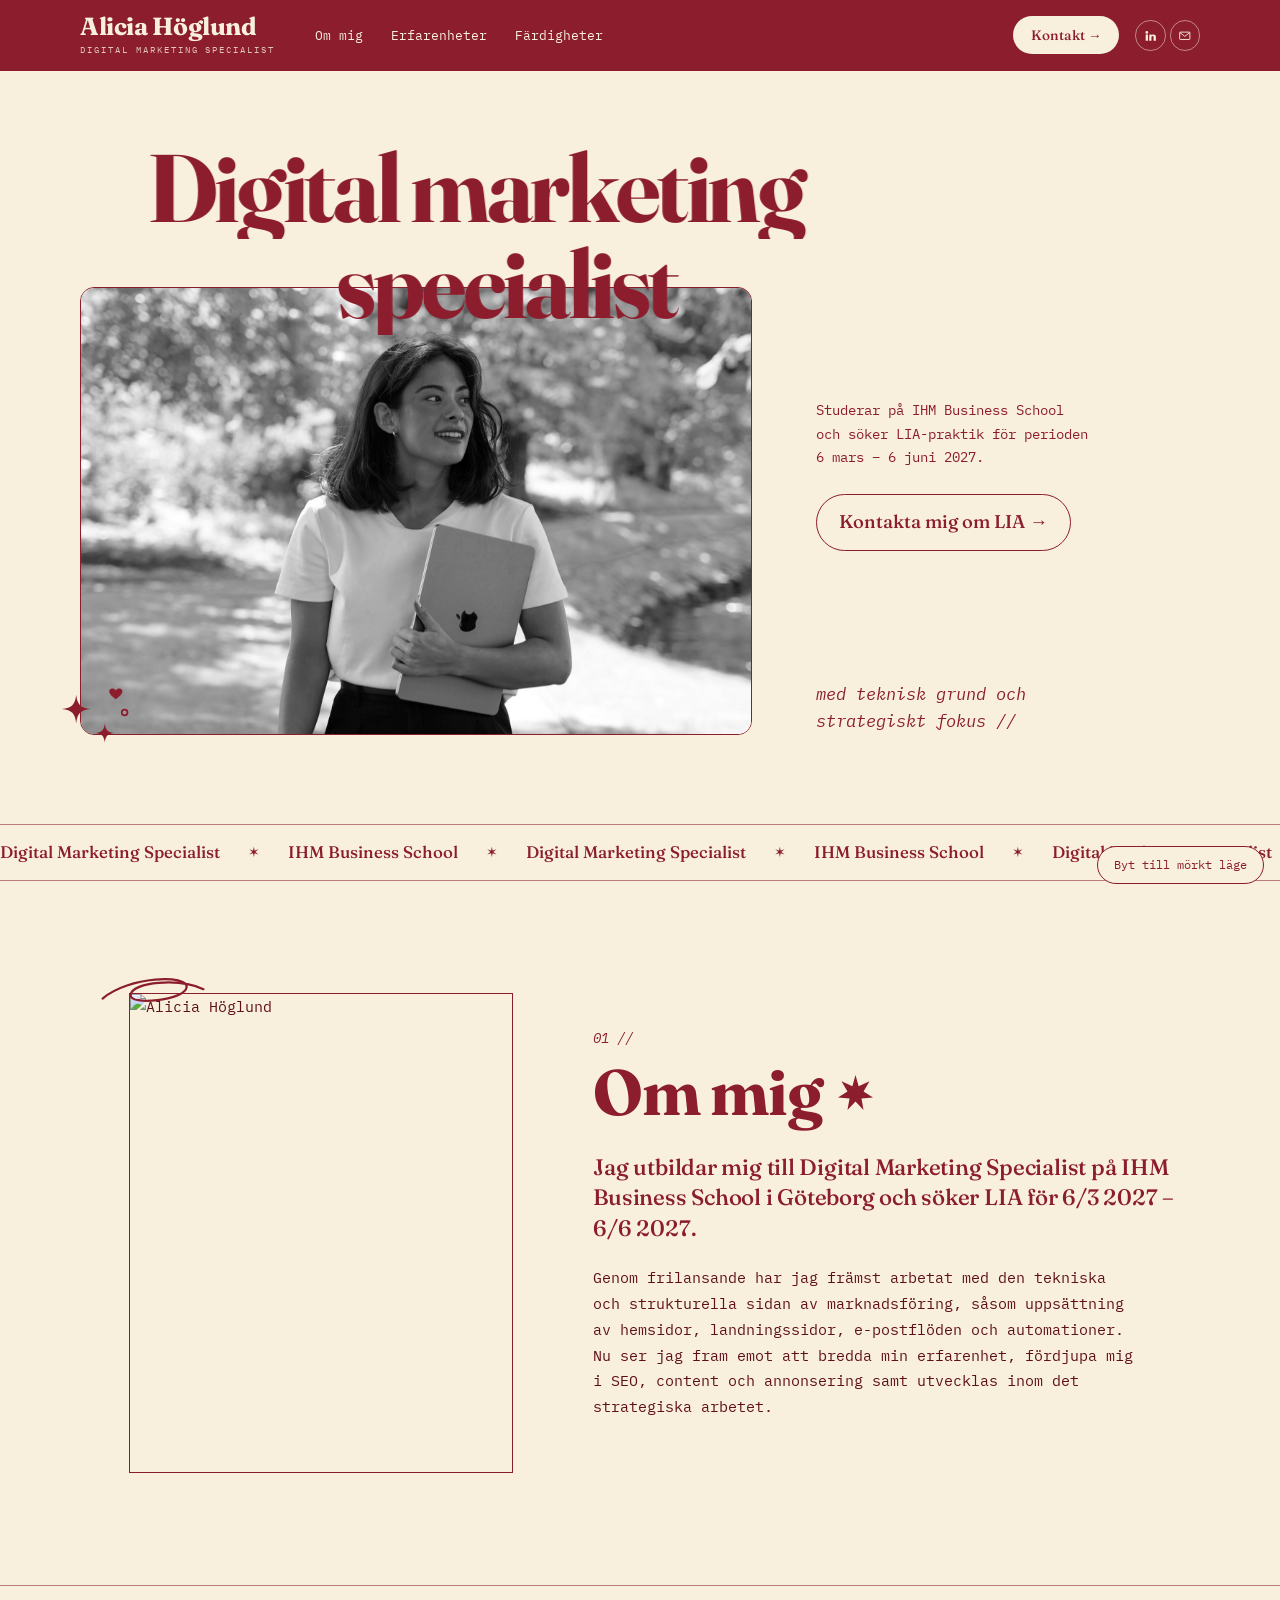
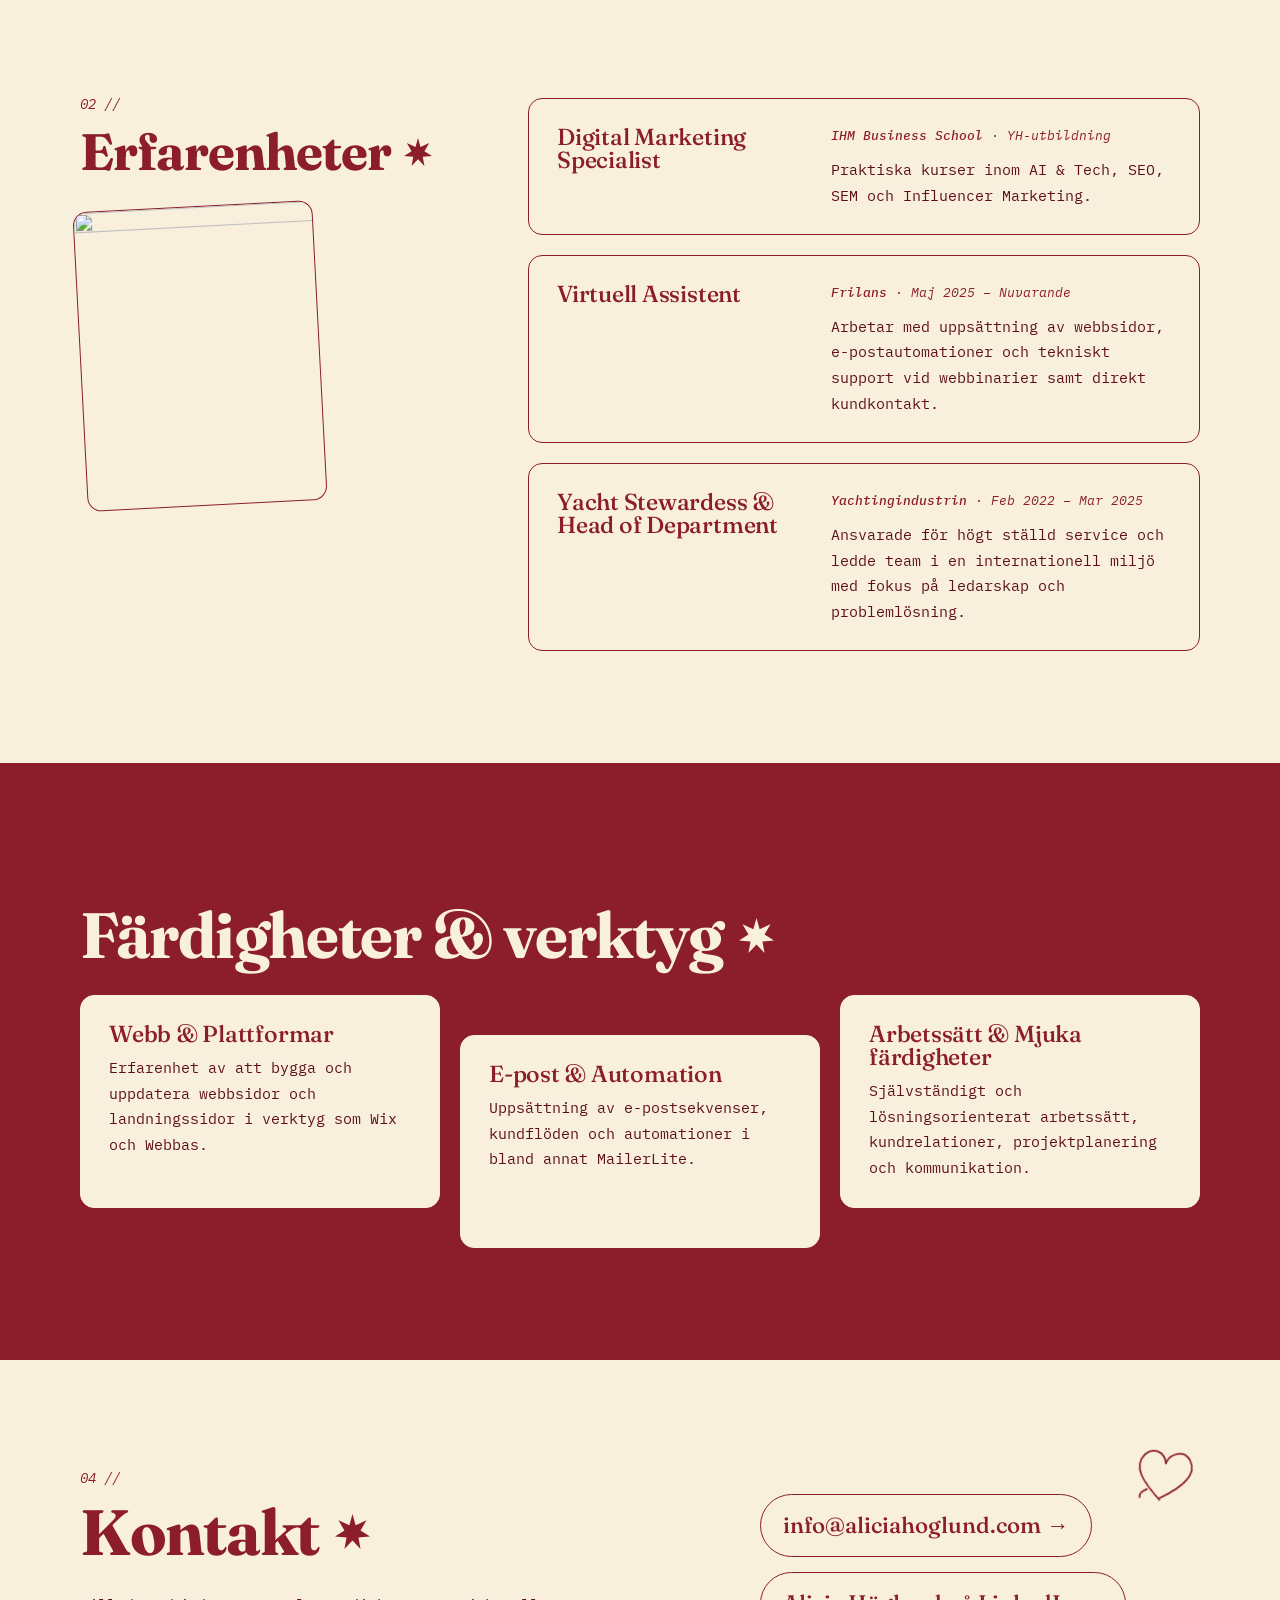
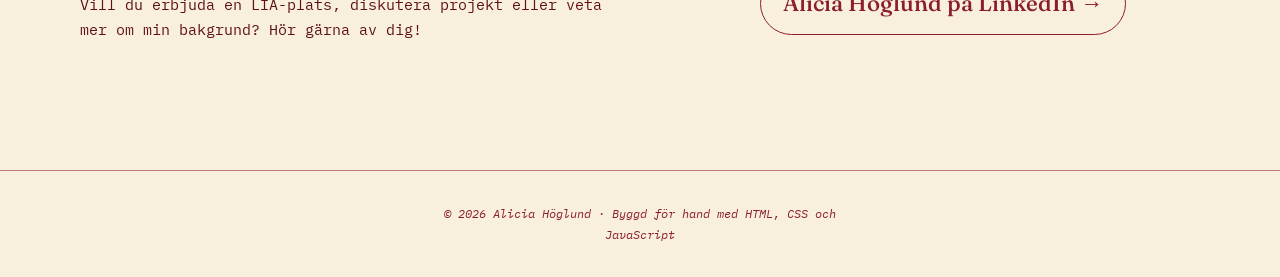
==== ihm- alicia/index.html @ 009217b9 "Add files via upload" ====
<!DOCTYPE html>
<html lang="sv">

<head>
    <meta charset="utf-8">
    <meta name="viewport" content="width=device-width, initial-scale=1">
    <title>Alicia Höglund – Digital Marketing Specialist-student i Göteborg</title>
    <meta name="description"
        content="Alicia Höglund studerar till Digital Marketing Specialist på IHM Business School och söker LIA för perioden 6 mars – 6 juni 2027.">
    <link rel="preconnect" href="https://fonts.googleapis.com">
    <link rel="preconnect" href="https://fonts.gstatic.com" crossorigin>
    <link
        href="https://fonts.googleapis.com/css2?family=Fraunces:ital,opsz,wght@0,9..144,500;0,9..144,700;1,9..144,500&family=IBM+Plex+Mono:ital,wght@0,400;0,500;1,400&display=swap"
        rel="stylesheet">
    <link rel="stylesheet" href="style.css">
    <script defer src="script.js"></script>
</head>

<body>
    <header class="sidhuvud">
        <div class="sidhuvud-inre">
            <div class="logotyp">
                <h1><a href="#">Alicia Höglund</a></h1>
                <p class="roll">Digital Marketing Specialist</p>
            </div>

            <nav class="meny" aria-label="Huvudmeny">
                <ul>
                    <li><a href="#om">Om mig</a></li>
                    <li><a href="#erfarenheter">Erfarenheter</a></li>
                    <li><a href="#skills">Färdigheter</a></li>
                    <li class="meny-knapp"><a href="#kontakt">Kontakt</a></li>
                </ul>
            </nav>

            <ul class="sociala">
                <li>
                    <a href="https://www.linkedin.com/in/alicia-h%C3%B6glund-6095733b4/" target="_blank" rel="noopener"
                        aria-label="LinkedIn">
                        <svg viewBox="0 0 24 24" aria-hidden="true">
                            <path
                                d="M4.98 3.5a2.5 2.5 0 1 1 0 5 2.5 2.5 0 0 1 0-5zM3 9.75h4v11H3zM9.5 9.75h3.8v1.5h.05c.53-1 1.83-1.75 3.4-1.75 3.6 0 4.25 2.25 4.25 5.2v6.05h-4v-5.35c0-1.28-.03-2.9-1.8-2.9-1.8 0-2.05 1.38-2.05 2.8v5.45h-4z" />
                        </svg>
                    </a>
                </li>
                <li>
                    <a href="mailto:info@aliciahoglund.com" aria-label="E-post">
                        <svg viewBox="0 0 24 24" aria-hidden="true" fill="none" stroke="currentColor" stroke-width="1.6">
                            <rect x="3" y="5.5" width="18" height="13" rx="1" />
                            <path d="M3.5 6.5l8.5 6.5 8.5-6.5" />
                        </svg>
                    </a>
                </li>
            </ul>
        </div>
        <button id="tema" type="button" hidden>Byt till mörkt läge</button>
    </header>

    <main>
        <!-- Hero: rubriken överlappar bilden, text till höger -->
        <section class="intro">
            <div class="inre intro-rutnat">
                <h2 class="intro-titel">
                    <span class="rad"><span>Digital marketing</span></span>
                    <span class="rad rad-2"><span>specialist</span></span>
                </h2>

                <figure class="intro-bild">
                    <div class="intro-ram">
                        <img src="images/alicia-08-hero.jpg" alt="Alicia Höglund" width="2200" height="1467">
                    </div>
                    <svg class="doodle gnistor" viewBox="0 0 80 80" aria-hidden="true">
                        <path d="M22 18c1 9 4 12 13 13-9 1-12 4-13 13-1-9-4-12-13-13 9-1 12-4 13-13z" />
                        <path d="M48 44c.7 6 2.7 8 8.7 8.7-6 .7-8 2.7-8.7 8.7-.7-6-2.7-8-8.7-8.7 6-.7 8-2.7 8.7-8.7z" />
                        <path d="M58 14c2-3 6-2 6 1 0 3-6 7-6 7s-6-4-6-7c0-3 4-4 6-1z" />
                        <circle cx="66" cy="34" r="2.6" fill="none" stroke="currentColor" stroke-width="1.6" />
                    </svg>
                </figure>

                <div class="intro-text">
                    <p class="intro-etikett">Studerar på IHM Business School och söker LIA-praktik för perioden 6 mars – 6 juni 2027.</p>
                    <a class="knapp" href="#kontakt">Kontakta mig om LIA</a>
                    <p class="intro-underrubrik">med teknisk grund och strategiskt fokus</p>
                </div>
            </div>
        </section>

        <!-- Rullande band (dekor) -->
        <div class="band" aria-hidden="true">
            <div class="band-spar">
                <span>Digital Marketing Specialist</span><span>IHM Business School</span>
                <span>Digital Marketing Specialist</span><span>IHM Business School</span>
                <span>Digital Marketing Specialist</span><span>IHM Business School</span>
                <span>Digital Marketing Specialist</span><span>IHM Business School</span>
            </div>
        </div>

        <section id="om">
            <div class="inre om-inre">
                <figure class="portratt" data-reveal>
                    <img src="images/alicia-01-hero.jpg" alt="Alicia Höglund" width="1200" height="1800">
                    <svg class="doodle snurr" viewBox="0 0 120 50" aria-hidden="true">
                        <path d="M6 32C34 8 98 6 96 20c-2 14-62 20-60 8C38 14 88 10 114 22" />
                    </svg>
                </figure>
                <div class="om-text" data-reveal>
                    <h2>Om mig</h2>
                    <p>Jag utbildar mig till Digital Marketing Specialist på IHM Business School i Göteborg och söker LIA för
                        6/3 2027 – 6/6 2027.</p>
                    <p>Genom frilansande har jag främst arbetat med den tekniska och strukturella sidan av marknadsföring, såsom
                        uppsättning av hemsidor, landningssidor, e-postflöden och automationer. Nu ser jag fram emot att bredda
                        min erfarenhet, fördjupa mig i SEO, content och annonsering samt utvecklas inom det strategiska arbetet.
                    </p>
                </div>
            </div>
        </section>

        <section id="erfarenheter">
            <div class="inre erf-inre">
                <div class="erf-sida" data-reveal>
                    <h2>Erfarenheter</h2>
                    <figure class="erf-bild">
                        <img src="images/alicia-26-hero.jpg" alt="" width="1200" height="1800">
                    </figure>
                </div>
                <ul class="erf-lista">
                    <li class="kort" data-reveal>
                        <h3>Digital Marketing Specialist</h3>
                        <p><strong>IHM Business School</strong> · YH-utbildning</p>
                        <p>Praktiska kurser inom AI & Tech, SEO, SEM och Influencer Marketing.</p>
                    </li>
                    <li class="kort" data-reveal>
                        <h3>Virtuell Assistent</h3>
                        <p><strong>Frilans</strong> · Maj 2025 – Nuvarande</p>
                        <p>Arbetar med uppsättning av webbsidor, e-postautomationer och tekniskt support vid webbinarier
                            samt direkt kundkontakt.</p>
                    </li>
                    <li class="kort" data-reveal>
                        <h3>Yacht Stewardess & Head of Department</h3>
                        <p><strong>Yachtingindustrin</strong> · Feb 2022 – Mar 2025</p>
                        <p>Ansvarade för högt ställd service och ledde team i en internationell miljö med fokus på ledarskap
                            och problemlösning.</p>
                    </li>
                </ul>
            </div>
        </section>

        <!-- Sidans enda helröda block -->
        <section id="skills" class="rott-block">
            <div class="inre">
                <h2 data-reveal>Färdigheter & verktyg</h2>
                <div class="rutnat">
                    <article class="kort" data-reveal>
                        <h3>Webb & Plattformar</h3>
                        <p>Erfarenhet av att bygga och uppdatera webbsidor och landningssidor i verktyg som Wix och Webbas.
                        </p>
                    </article>
                    <article class="kort" data-reveal>
                        <h3>E-post & Automation</h3>
                        <p>Uppsättning av e-postsekvenser, kundflöden och automationer i bland annat MailerLite.</p>
                    </article>
                    <article class="kort" data-reveal>
                        <h3>Arbetssätt & Mjuka färdigheter</h3>
                        <p>Självständigt och lösningsorienterat arbetssätt, kundrelationer, projektplanering och
                            kommunikation.</p>
                    </article>
                </div>
            </div>
        </section>

        <section id="kontakt">
            <div class="inre kontakt-inre">
                <div class="kontakt-text" data-reveal>
                    <h2>Kontakt</h2>
                    <p>Vill du erbjuda en LIA-plats, diskutera projekt eller veta mer om min bakgrund? Hör gärna av dig!</p>
                </div>
                <div class="kontakt-lankar" data-reveal>
                    <svg class="doodle hjarta" viewBox="0 0 100 90" aria-hidden="true">
                        <path d="M50 82C22 60 6 42 18 24 28 9 46 14 50 30c3-15 22-24 33-10 13 17-3 38-34 60" />
                        <path d="M30 70c-6 4-10 9-8 13" />
                    </svg>
                    <p class="kontakt-mejl"><a href="mailto:info@aliciahoglund.com">info@aliciahoglund.com</a></p>
                    <p class="kontakt-lank"><a href="https://www.linkedin.com/in/alicia-h%C3%B6glund-6095733b4/" target="_blank"
                            rel="noopener">Alicia Höglund på LinkedIn</a></p>
                </div>
            </div>
        </section>
    </main>

    <footer>
        <p>© 2026 Alicia Höglund · Byggd för hand med HTML, CSS och JavaScript</p>
    </footer>
</body>

</html>
---- ihm- alicia/style.css ----
/* 1 · Box-modellen: bredden gäller hela lådan */
*,
*::before,
*::after {
    box-sizing: border-box;
}

/* 2 · Varumärket som variabler */
:root {
    /* Färgpalett */
    --rod: #8c1d2c;
    /* huvudfärg: rubriker, linjer, det röda blocket */
    --rod-djup: #5e0f1a;
    /* brödtext och hover */
    --kram: #f8f0dc;
    /* grundfärg: ljus kräm med varm gul ton */
    --smor: #f0e1b8;
    /* smörgul: hover och små ytor */
    --guld: #d8b26a;
    /* champagne: små detaljer */
    --block: var(--rod);
    /* bakgrund i det röda blocket */
    --linje: rgba(140, 29, 44, 0.55);
    /* tunna röda linjer */

    /* Typografi */
    --rubrikfont: "Fraunces", Georgia, "Times New Roman", serif;
    --mono: "IBM Plex Mono", ui-monospace, "SFMono-Regular", Menlo, monospace;

    /* Mått */
    --luft: 1rem;
    --radie: 14px;
    --bredd: 76rem;
}

/* 3 · Grundstil */
html {
    scroll-behavior: smooth;
}

body {
    margin: 0;
    font-family: var(--mono);
    font-size: 0.92rem;
    line-height: 1.75;
    color: var(--rod-djup);
    background: var(--kram);
    -webkit-font-smoothing: antialiased;
}

h1,
h2,
h3 {
    font-family: var(--rubrikfont);
    font-weight: 700;
    line-height: 1;
    color: var(--rod);
    letter-spacing: -0.02em;
}

h1 {
    font-size: 1.5rem;
    margin: 0;
}

h2 {
    font-size: clamp(2.4rem, 5vw, 4rem);
    margin: 0 0 calc(var(--luft) * 1.75);
}

h3 {
    font-size: 1.45rem;
    font-weight: 500;
    letter-spacing: -0.01em;
    margin: 0 0 0.6rem;
}

p {
    max-width: 60ch;
}

a {
    color: inherit;
}

img {
    max-width: 100%;
    height: auto;
    display: block;
}

figure {
    margin: 0;
}

section[id] {
    scroll-margin-top: 6rem;
}

.inre {
    max-width: var(--bredd);
    margin: 0 auto;
    padding: 0 calc(var(--luft) * 1.5);
}

/* Liten överrubrik i kursiv mono före sektionsrubrikerna: "01 //" */
main {
    counter-reset: sektion;
}

section[id] h2::before {
    counter-increment: sektion;
    content: "0" counter(sektion) " //";
    display: block;
    margin-bottom: 0.9rem;
    font-family: var(--mono);
    font-style: italic;
    font-size: 0.85rem;
    font-weight: 400;
    letter-spacing: 0;
    color: var(--rod);
}

/* Stjärna efter sektionsrubrikerna */
section[id] h2::after {
    content: "";
    display: inline-block;
    width: 0.55em;
    height: 0.55em;
    margin-left: 0.25em;
    vertical-align: 0.08em;
    background: currentColor;
    -webkit-mask: url("data:image/svg+xml,%3Csvg xmlns='http://www.w3.org/2000/svg' viewBox='0 0 100 100'%3E%3Cpath d='M50 0l9 32 31-14-17 29 27 17-33 3 6 33-23-24-23 24 6-33-33-3 27-17-17-29 31 14z'/%3E%3C/svg%3E") center / contain no-repeat;
    mask: url("data:image/svg+xml,%3Csvg xmlns='http://www.w3.org/2000/svg' viewBox='0 0 100 100'%3E%3Cpath d='M50 0l9 32 31-14-17 29 27 17-33 3 6 33-23-24-23 24 6-33-33-3 27-17-17-29 31 14z'/%3E%3C/svg%3E") center / contain no-repeat;
}

/* Handritade dekorationer */
.doodle {
    position: absolute;
    color: var(--rod);
    fill: none;
    stroke: currentColor;
    stroke-width: 2.4;
    stroke-linecap: round;
    stroke-linejoin: round;
    pointer-events: none;
}

/* 4 · Sidhuvud och meny */
.sidhuvud {
    --ljus: #f8f0dc;
    position: sticky;
    top: 0;
    z-index: 20;
    background: var(--block);
    color: var(--ljus);
}

.sidhuvud h1 {
    color: var(--ljus);
}

.sidhuvud-inre {
    display: flex;
    align-items: center;
    gap: 2.5rem;
    max-width: var(--bredd);
    margin: 0 auto;
    padding: 0.85rem calc(var(--luft) * 1.5);
}

.logotyp h1 {
    font-size: 1.55rem;
    line-height: 1;
}

.logotyp h1 a {
    text-decoration: none;
}

.roll {
    margin: 0.2rem 0 0;
    font-size: 0.56rem;
    letter-spacing: 0.22em;
    text-transform: uppercase;
    opacity: 0.8;
}

.meny {
    flex: 1;
}

.meny ul {
    display: flex;
    align-items: center;
    gap: 1.75rem;
    list-style: none;
    margin: 0;
    padding: 0;
}

.meny a {
    white-space: nowrap;
    font-size: 0.82rem;
    text-decoration: none;
    text-underline-offset: 0.35em;
}

.meny a:hover {
    text-decoration: underline;
}

/* Kontakt blir en röd knapp längst till höger */
.meny-knapp {
    margin-left: auto;
}

.meny .meny-knapp a {
    display: inline-block;
    padding: 0.45rem 1.1rem;
    border-radius: 999px;
    background: var(--ljus);
    color: var(--block);
    font-family: var(--rubrikfont);
    font-weight: 500;
    font-size: 0.85rem;
    transition: background 0.2s;
}

.meny .meny-knapp a::after {
    content: " →";
}

.meny .meny-knapp a:hover {
    background: var(--smor);
    text-decoration: none;
}

.sociala {
    display: flex;
    gap: 0.25rem;
    list-style: none;
    margin: 0 0 0 -1.5rem;
    padding: 0;
}

.sociala a {
    display: grid;
    place-items: center;
    width: 1.9rem;
    height: 1.9rem;
    border: 1px solid rgba(248, 240, 220, 0.5);
    border-radius: 50%;
    transition: background 0.2s, color 0.2s;
}

.sociala a:hover {
    background: var(--ljus);
    color: var(--block);
}

.sociala svg {
    width: 0.85rem;
    height: 0.85rem;
    fill: currentColor;
}

.sociala svg[fill="none"] {
    fill: none;
}

/* Knappen för mörkt läge ligger diskret nere i hörnet */
#tema {
    position: fixed;
    right: 1rem;
    bottom: 1rem;
    z-index: 20;
}

/* 5 · Hero */
.intro {
    --p: 0;
    position: relative;
    overflow: hidden;
    padding: clamp(2.5rem, 6vw, 4.5rem) 0 clamp(3.5rem, 7vw, 6rem);
}

.intro-rutnat {
    display: grid;
    grid-template-columns: 1fr;
    gap: 2rem;
}

.intro-titel {
    position: relative;
    z-index: 2;
    margin: 0;
    font-size: clamp(2.6rem, 7.5vw, 6rem);
    line-height: 0.92;
    letter-spacing: -0.035em;
    pointer-events: none;
}

.rad {
    display: block;
    overflow: hidden;
    padding-bottom: 0.08em;
    transform: translateX(calc(var(--p) * -6%));
    will-change: transform;
}

.rad-2 {
    padding-left: 18%;
    transform: translateX(calc(var(--p) * 8%));
}

.rad>span {
    display: inline-block;
    animation: glid-upp 1s cubic-bezier(0.2, 0.7, 0.1, 1) both;
}

.rad-2>span {
    animation-delay: 0.12s;
}

@keyframes glid-upp {
    from {
        transform: translateY(105%);
    }

    to {
        transform: translateY(0);
    }
}

.intro-bild {
    position: relative;
    z-index: 1;
    margin-top: -2.1rem;
    transform: translateY(calc(var(--p) * 50px)) rotate(calc(var(--p) * -1.5deg));
    will-change: transform;
}

.intro-ram {
    overflow: hidden;
    border: 1px solid var(--rod);
    border-radius: var(--radie);
    aspect-ratio: 3 / 2;
    animation: tona-in 1.2s 0.25s ease both;
}

.intro-ram img {
    width: 100%;
    height: 100%;
    object-fit: cover;
    object-position: 52% 35%;
    transform: scale(calc(1.18 - var(--p) * 0.18)) translateY(calc(var(--p) * -3%));
    will-change: transform;
}

/* Använder "translate" så att scroll-effektens transform inte skrivs över */
@keyframes tona-in {
    from {
        opacity: 0;
        translate: 0 24px;
    }

    to {
        opacity: 1;
        translate: 0 0;
    }
}

.gnistor {
    left: -1.75rem;
    bottom: -1.75rem;
    width: 5.5rem;
    height: 5.5rem;
    fill: currentColor;
    stroke: none;
    transform: rotate(calc(var(--p) * 120deg)) scale(calc(1 + var(--p) * 0.3));
}

.intro-text {
    position: relative;
    display: flex;
    flex-direction: column;
    align-items: flex-start;
    gap: 1.5rem;
    transform: translateY(calc(var(--p) * -70px));
    animation: tona-in 1s 0.45s ease both;
}

.intro-etikett {
    margin: 0;
    max-width: 34ch;
    font-size: 0.85rem;
    color: var(--rod);
}

.intro-underrubrik {
    margin: 1rem 0 0;
    max-width: 22ch;
    font-style: italic;
    font-size: 1.05rem;
    line-height: 1.6;
    color: var(--rod);
}

.intro-underrubrik::after {
    content: " //";
}

/* Knapp med tunn ram, fylls vid hover */
.knapp {
    display: inline-block;
    padding: 0.7rem 1.4rem;
    border: 1px solid var(--rod);
    border-radius: 999px;
    color: var(--rod);
    font-family: var(--rubrikfont);
    font-weight: 500;
    font-size: 1.15rem;
    text-decoration: none;
    transition: background 0.25s, color 0.25s;
}

.knapp::after {
    content: "  →";
}

.knapp:hover {
    background: var(--rod);
    color: var(--kram);
}

/* 6 · Rullande band */
.band {
    overflow: hidden;
    border-top: 1px solid var(--linje);
    border-bottom: 1px solid var(--linje);
    padding: 0.8rem 0;
    color: var(--rod);
}

.band-spar {
    display: flex;
    width: max-content;
    animation: rulla 40s linear infinite;
}

.band-spar span {
    display: flex;
    align-items: center;
    font-family: var(--rubrikfont);
    font-weight: 500;
    font-size: 1.05rem;
    white-space: nowrap;
}

.band-spar span::after {
    content: "✶";
    margin: 0 1.75rem;
    font-size: 0.9rem;
}

@keyframes rulla {
    to {
        transform: translateX(-50%);
    }
}

/* 7 · Sektionerna */
section {
    padding: calc(var(--luft) * 5) 0;
}

section+section {
    border-top: 1px solid var(--linje);
}

/* Om mig: porträtt i ram + text */
.om-inre {
    display: grid;
    gap: 3rem;
    align-items: center;
}

.portratt {
    position: relative;
    max-width: 24rem;
}

.portratt img {
    width: 100%;
    aspect-ratio: 4 / 5;
    object-fit: cover;
    object-position: 50% 30%;
    border: 1px solid var(--rod);
}

.snurr {
    top: -1.6rem;
    left: -2rem;
    width: 7rem;
    height: 3rem;
}

.om-text p:first-of-type {
    font-family: var(--rubrikfont);
    font-weight: 500;
    font-size: 1.4rem;
    line-height: 1.35;
    letter-spacing: -0.01em;
    color: var(--rod);
}

/* Erfarenheter: rubrik och bild till vänster, kort till höger */
.erf-inre {
    display: grid;
    gap: 2.5rem;
}

.erf-bild {
    display: none;
}

.erf-lista {
    display: grid;
    gap: 1.25rem;
    list-style: none;
    margin: 0;
    padding: 0;
}

/* 8 · Kort med tunn röd ram och rundade hörn */
.kort {
    position: relative;
    padding: 1.6rem 1.75rem;
    border: 1px solid var(--rod);
    border-radius: var(--radie);
    background: var(--kram);
    transition: transform 0.3s ease, box-shadow 0.3s ease;
}

.kort:hover {
    transform: translate(-4px, -4px);
    box-shadow: 4px 4px 0 var(--rod);
}

.kort p {
    margin: 0 0 0.6rem;
}

.kort p:last-child {
    margin-bottom: 0;
}

/* Organisation · datum som liten etikett */
li.kort h3+p {
    font-style: italic;
    font-size: 0.8rem;
    color: var(--rod);
}

.kort strong {
    font-weight: 500;
}

/* 9 · Det röda blocket (Färdigheter) */
.rott-block {
    background: var(--block);
    color: var(--kram);
    border-top: none;
}

.rott-block h2,
.rott-block h2::before {
    color: var(--kram);
}

.rott-block+section {
    border-top: none;
}

.rutnat {
    display: grid;
    grid-template-columns: repeat(auto-fit, minmax(240px, 1fr));
    gap: 1.25rem;
}

.rott-block .kort {
    border-color: var(--kram);
    color: var(--rod-djup);
}

.rott-block .kort:hover {
    box-shadow: 4px 4px 0 var(--smor);
}

/* 10 · Kontakt */
.kontakt-inre {
    display: grid;
    gap: 2.5rem;
    align-items: center;
}

.kontakt-lankar {
    position: relative;
    display: flex;
    flex-direction: column;
    align-items: flex-start;
    gap: 0.9rem;
}

.kontakt-lankar p {
    margin: 0;
}

.kontakt-lankar a {
    display: inline-block;
    padding: 0.7rem 1.4rem;
    border: 1px solid var(--rod);
    border-radius: 999px;
    color: var(--rod);
    font-family: var(--rubrikfont);
    font-weight: 500;
    font-size: clamp(1.05rem, 2.4vw, 1.4rem);
    text-decoration: none;
    transition: background 0.25s, color 0.25s;
}

.kontakt-lankar a::after {
    content: "  →";
}

.kontakt-lankar a:hover {
    background: var(--rod);
    color: var(--kram);
}

.hjarta {
    top: -3.25rem;
    right: 0;
    width: 4.5rem;
    height: 4rem;
    transform: rotate(10deg);
}

/* 11 · Knappar och fokus */
button {
    font: inherit;
    font-size: 0.72rem;
    padding: 0.5rem 1rem;
    color: var(--rod);
    background: var(--kram);
    border: 1px solid var(--rod);
    border-radius: 999px;
    cursor: pointer;
    transition: background 0.2s, color 0.2s;
}

button:hover {
    background: var(--rod);
    color: var(--kram);
}

a:focus-visible,
button:focus-visible {
    outline: 2px solid var(--rod);
    outline-offset: 3px;
}

.sidhuvud a:focus-visible {
    outline-color: var(--ljus);
}

footer {
    padding: calc(var(--luft) * 2) calc(var(--luft) * 1.5);
    border-top: 1px solid var(--linje);
    text-align: center;
    font-size: 0.75rem;
    font-style: italic;
    color: var(--rod);
}

footer p {
    margin: 0 auto;
}

/* 12 · Animation när blocken scrollas in (sätts av script.js) */
.js [data-reveal] {
    opacity: 0;
    transform: translateY(32px);
    transition: opacity 0.8s ease, transform 0.8s cubic-bezier(0.2, 0.7, 0.1, 1);
}

.js [data-reveal].synlig {
    opacity: 1;
    transform: none;
}

.js .kort[data-reveal].synlig:hover {
    transform: translate(-4px, -4px);
}

/* 13 · Mobil: menyn får en egen rad */
@media (max-width: 47.99rem) {
    .sidhuvud-inre {
        flex-wrap: wrap;
        gap: 0.6rem 1rem;
        padding-top: 0.7rem;
        padding-bottom: 0.6rem;
    }

    .logotyp {
        flex: 1;
    }

    .sociala {
        margin: 0;
    }

    .meny {
        order: 3;
        flex-basis: 100%;
    }

    .meny ul {
        gap: 0.9rem;
    }

    .meny a {
        font-size: 0.72rem;
    }

    .meny .meny-knapp a {
        padding: 0.35rem 0.8rem;
        font-size: 0.78rem;
    }

    .intro-bild {
        margin-top: -1.2rem;
    }
}

/* 14 · Större skärmar */
@media (min-width: 48rem) {

    .inre,
    .sidhuvud-inre {
        padding-left: calc(var(--luft) * 3);
        padding-right: calc(var(--luft) * 3);
    }

    /* Hero: bild till vänster, text till höger, rubriken över båda */
    .intro-rutnat {
        grid-template-columns: 7fr 4fr;
        column-gap: 4rem;
        row-gap: 0;
    }

    .intro-titel {
        grid-column: 1 / -1;
        padding-left: 6%;
    }

    .intro-bild {
        margin-top: calc(clamp(2.6rem, 7.5vw, 6rem) * -0.5);
    }

    .intro-text {
        align-self: stretch;
        justify-content: center;
        padding-top: 4rem;
    }

    .intro-underrubrik {
        margin-top: auto;
        padding-top: 2rem;
    }

    section {
        padding: calc(var(--luft) * 7) 0;
    }

    .om-inre {
        grid-template-columns: 5fr 7fr;
        gap: 5rem;
    }

    .portratt {
        justify-self: end;
        width: 100%;
    }

    .erf-inre {
        grid-template-columns: 4fr 7fr;
        gap: 4rem;
        align-items: start;
    }

    .erf-sida h2 {
        font-size: clamp(2.4rem, 4vw, 3.4rem);
    }

    .erf-sida {
        position: sticky;
        top: 7rem;
    }

    .erf-bild {
        display: block;
        max-width: 15rem;
        transform: rotate(-3deg);
    }

    .erf-bild img {
        aspect-ratio: 4 / 5;
        object-fit: cover;
        object-position: 50% 25%;
        border: 1px solid var(--rod);
        border-radius: var(--radie);
    }

    .erf-lista .kort {
        display: grid;
        grid-template-columns: 1fr 1.4fr;
        column-gap: 2rem;
    }

    .erf-lista .kort h3 {
        grid-row: span 2;
    }

    /* Förskjutna kort i det röda blocket */
    .rutnat {
        padding-bottom: 2.5rem;
    }

    .rutnat .kort:nth-child(2) {
        margin-top: 2.5rem;
        margin-bottom: -2.5rem;
    }

    .kontakt-inre {
        grid-template-columns: 7fr 5fr;
        gap: 4rem;
    }
}

/* 15 · Mörkt läge: nya färger när body har klassen morkt */
body.morkt {
    --rod: #ef9aa4;
    --rod-djup: #f1dfd2;
    --kram: #1d1214;
    --smor: #3a2328;
    --block: #5e0f1a;
    --linje: rgba(239, 154, 164, 0.4);
}

body.morkt .rott-block,
body.morkt .rott-block h2,
body.morkt .rott-block h2::before {
    color: #f1dfd2;
}

body.morkt .rott-block .kort {
    background: #1d1214;
}

body.morkt .sidhuvud {
    --ljus: #f1dfd2;
}

body.morkt .meny .meny-knapp a:hover {
    background: #ef9aa4;
}

body.morkt .knapp:hover,
body.morkt .kontakt-lankar a:hover {
    color: #1d1214;
}

/* Respektera den som vill ha mindre rörelse */
@media (prefers-reduced-motion: reduce) {
    html {
        scroll-behavior: auto;
    }

    *,
    *::before,
    *::after {
        animation: none !important;
        transition: none !important;
    }

    .intro {
        --p: 0 !important;
    }

    .js [data-reveal] {
        opacity: 1;
        transform: none;
    }
}
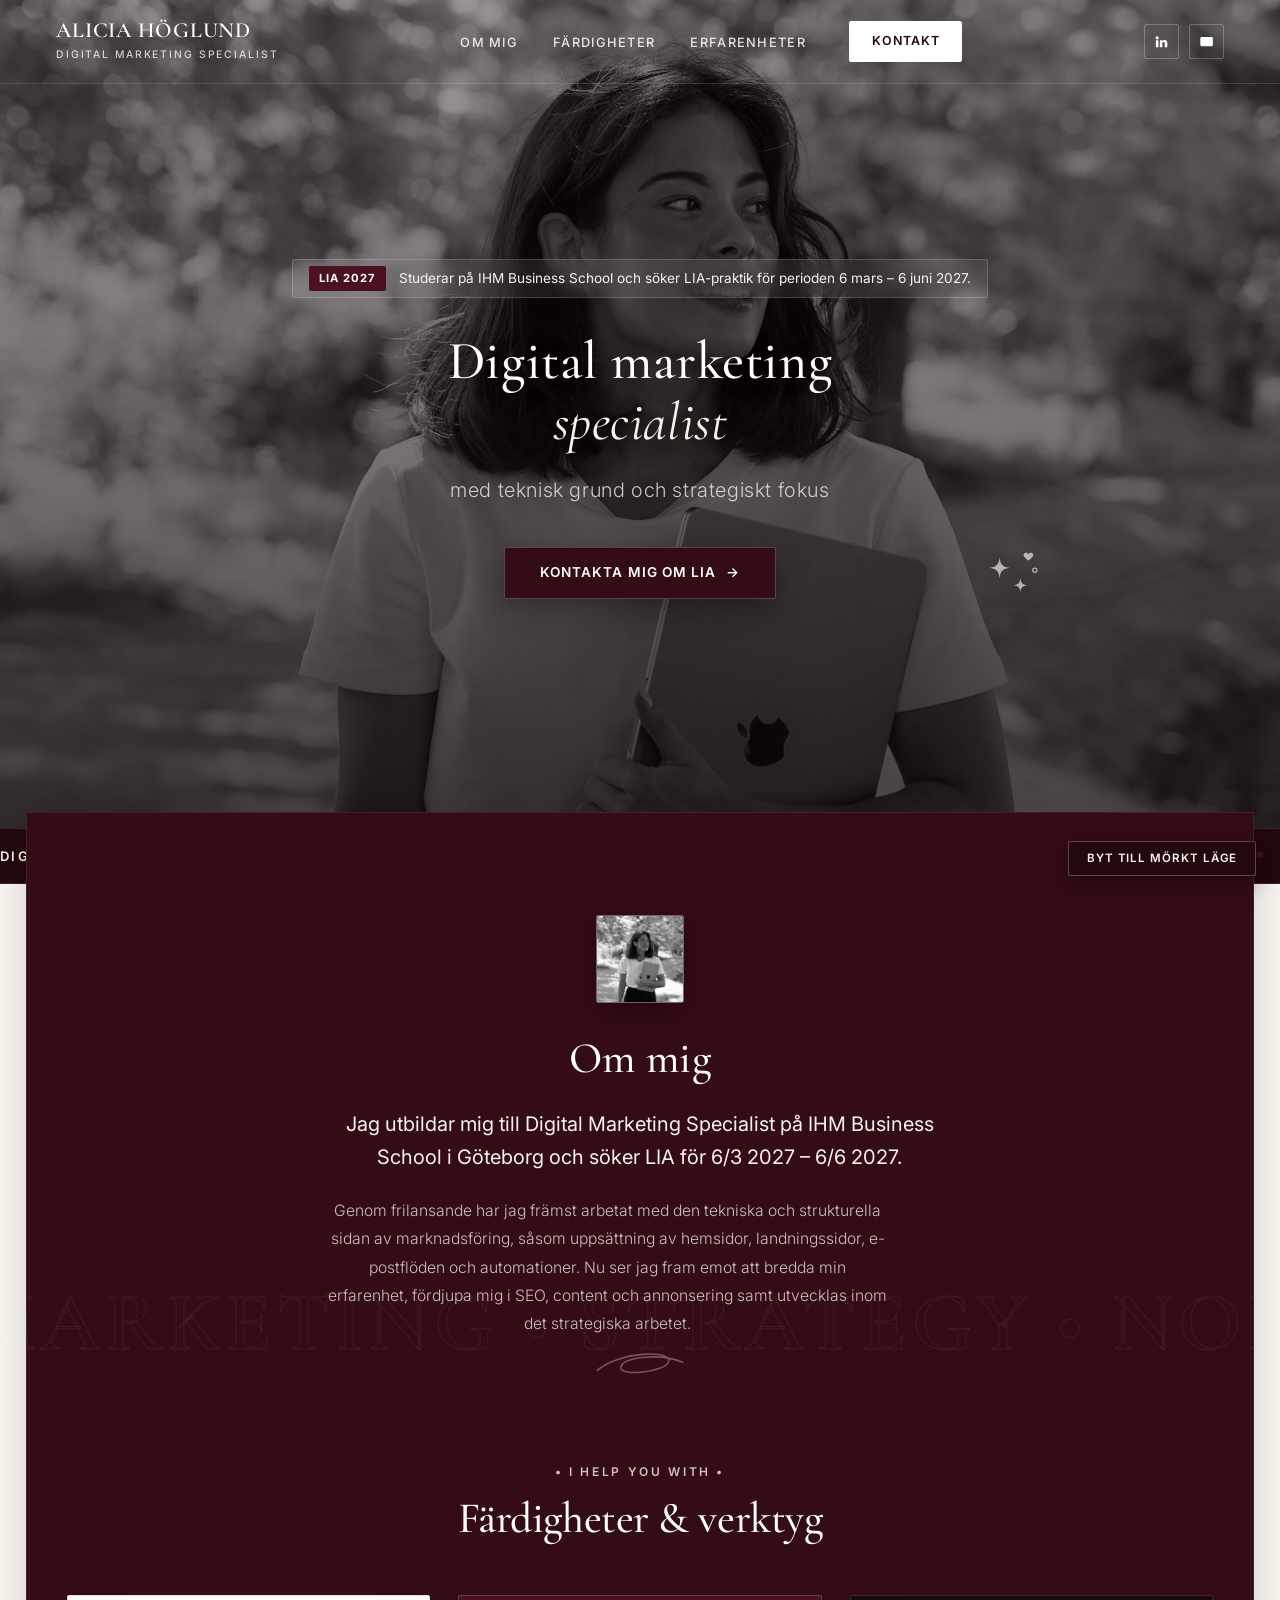
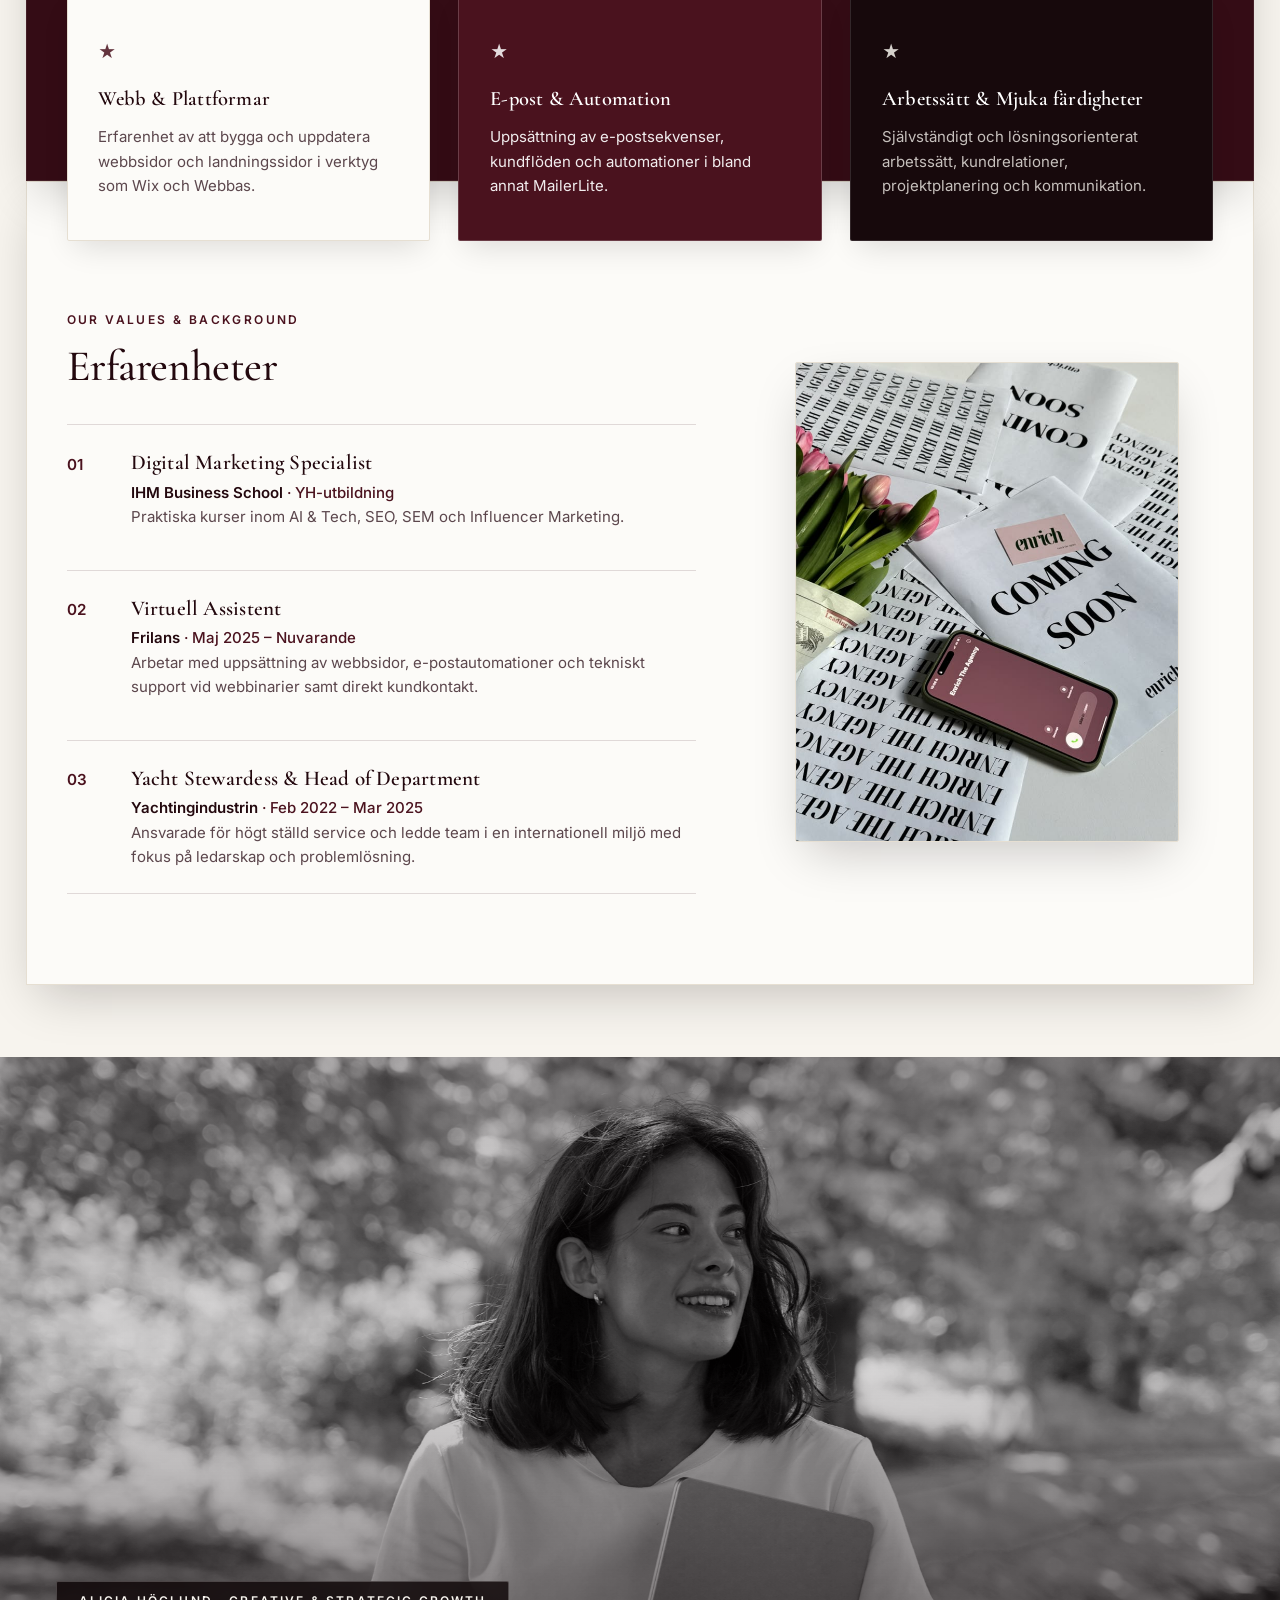
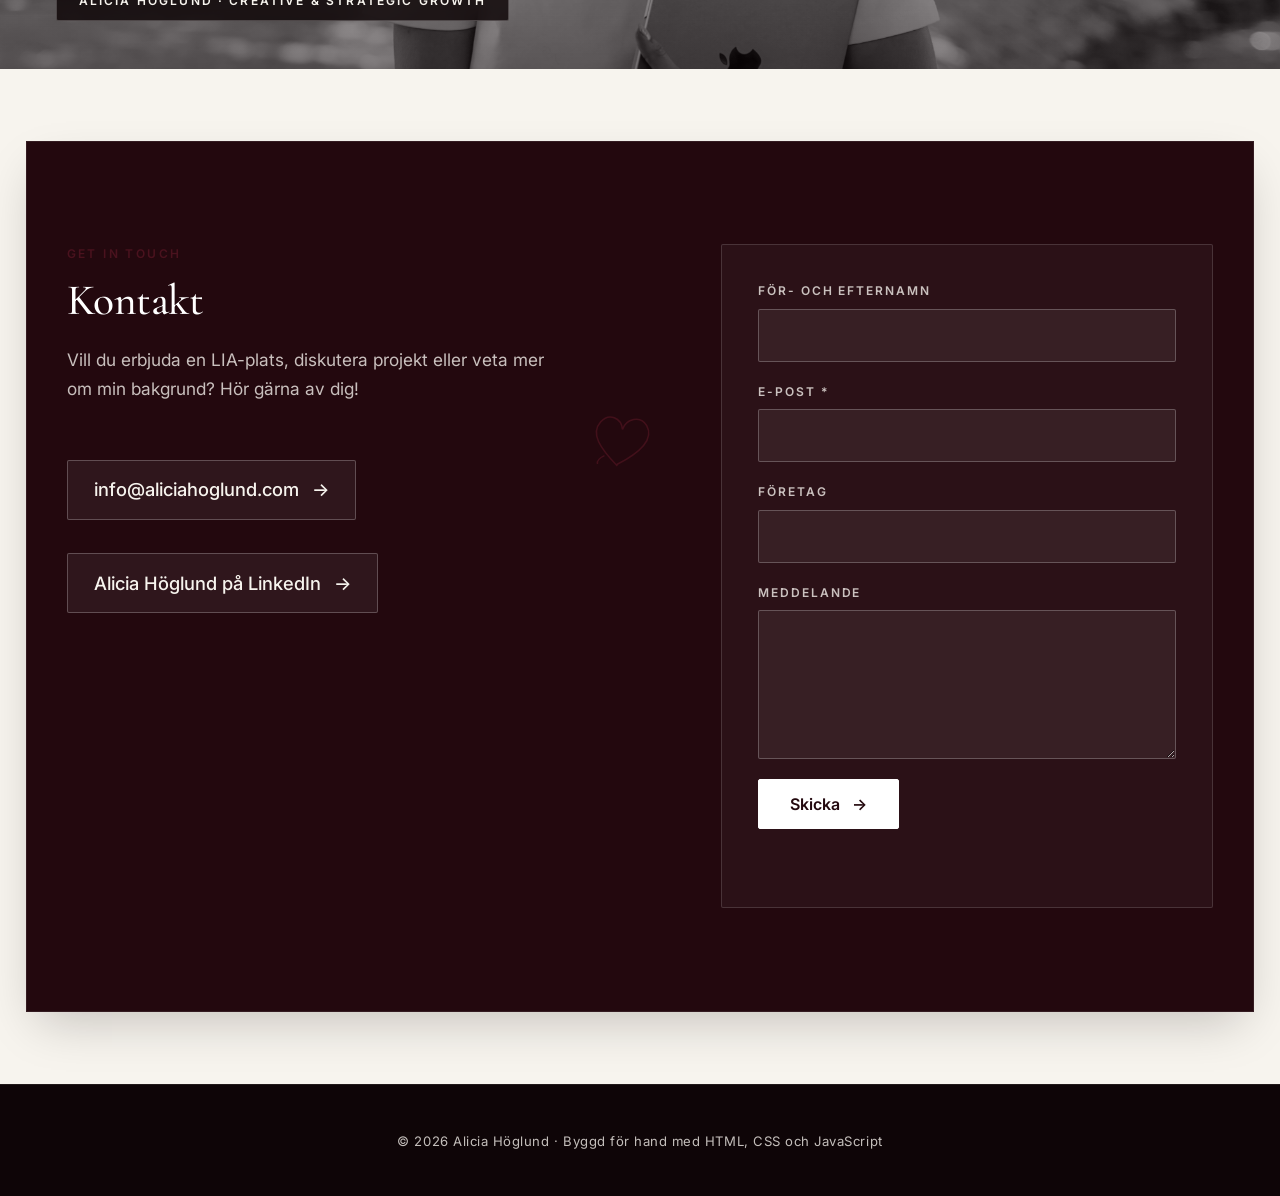
==== commit 66f2b97e: "Lägg till kontaktformulär kopplat till HubSpot Co-Authored-By: Claude Opus 5.5 <noreply@anthropic.co" ====
--- a/ihm- alicia/index.html
+++ b/ihm- alicia/index.html
@@ -9,14 +9,30 @@
         content="Alicia Höglund studerar till Digital Marketing Specialist på IHM Business School och söker LIA för perioden 6 mars – 6 juni 2027.">
     <link rel="preconnect" href="https://fonts.googleapis.com">
     <link rel="preconnect" href="https://fonts.gstatic.com" crossorigin>
+    <!-- Elegant editorial typography: Cormorant Garamond & Playfair Display for headings & Inter for body -->
     <link
-        href="https://fonts.googleapis.com/css2?family=Fraunces:ital,opsz,wght@0,9..144,500;0,9..144,700;1,9..144,500&family=IBM+Plex+Mono:ital,wght@0,400;0,500;1,400&display=swap"
+        href="https://fonts.googleapis.com/css2?family=Cormorant+Garamond:ital,wght@0,400;0,500;0,600;0,700;1,400;1,600&family=Playfair+Display:ital,wght@0,400;0,500;0,600;1,400&family=Inter:wght@300;400;500;600;700&display=swap"
         rel="stylesheet">
     <link rel="stylesheet" href="style.css">
     <script defer src="script.js"></script>
+    <!-- Google Tag Manager -->
+    <script>(function (w, d, s, l, i) {
+            w[l] = w[l] || []; w[l].push({
+                'gtm.start':
+                    new Date().getTime(), event: 'gtm.js'
+            }); var f = d.getElementsByTagName(s)[0],
+                j = d.createElement(s), dl = l != 'dataLayer' ? '&l=' + l : ''; j.async = true; j.src =
+                    'https://www.googletagmanager.com/gtm.js?id=' + i + dl; f.parentNode.insertBefore(j, f);
+        })(window, document, 'script', 'dataLayer', 'GTM-TNJ3Q36C');</script>
+    <!-- End Google Tag Manager -->
 </head>
 
 <body>
+    <!-- Google Tag Manager (noscript) -->
+    <noscript><iframe src="https://www.googletagmanager.com/ns.html?id=GTM-TNJ3Q36C" height="0" width="0"
+            style="display:none;visibility:hidden"></iframe></noscript>
+    <!-- End Google Tag Manager (noscript) -->
+
     <header class="sidhuvud">
         <div class="sidhuvud-inre">
             <div class="logotyp">
@@ -27,8 +43,8 @@
             <nav class="meny" aria-label="Huvudmeny">
                 <ul>
                     <li><a href="#om">Om mig</a></li>
+                    <li><a href="#skills">Färdigheter</a></li>
                     <li><a href="#erfarenheter">Erfarenheter</a></li>
-                    <li><a href="#skills">Färdigheter</a></li>
                     <li class="meny-knapp"><a href="#kontakt">Kontakt</a></li>
                 </ul>
             </nav>
@@ -45,7 +61,8 @@
                 </li>
                 <li>
                     <a href="mailto:info@aliciahoglund.com" aria-label="E-post">
-                        <svg viewBox="0 0 24 24" aria-hidden="true" fill="none" stroke="currentColor" stroke-width="1.6">
+                        <svg viewBox="0 0 24 24" aria-hidden="true" fill="none" stroke="currentColor"
+                            stroke-width="1.6">
                             <rect x="3" y="5.5" width="18" height="13" rx="1" />
                             <path d="M3.5 6.5l8.5 6.5 8.5-6.5" />
                         </svg>
@@ -53,22 +70,35 @@
                 </li>
             </ul>
         </div>
-        <button id="tema" type="button" hidden>Byt till mörkt läge</button>
     </header>
 
     <main>
-        <!-- Hero: rubriken överlappar bilden, text till höger -->
-        <section class="intro">
-            <div class="inre intro-rutnat">
+        <!-- Hero: Alicia-08.jpg som bakgrund med mjuk parallax-scroll, ren sans-serif (Helvetica) -->
+        <section class="intro parallax-block" data-parallax="true">
+            <div class="intro-bg-lager" aria-hidden="true">
+                <img src="images/Alicia-08.jpg" alt="Alicia Höglund" class="parallax-img" width="4900" height="3267">
+                <div class="intro-overdrag"></div>
+            </div>
+
+            <div class="inre intro-innehall">
+                <div class="intro-kicker-rad">
+                    <span class="intro-badge">LIA 2027</span>
+                    <p class="intro-etikett">Studerar på IHM Business School och söker LIA-praktik för perioden 6 mars –
+                        6 juni 2027.</p>
+                </div>
+
                 <h2 class="intro-titel">
                     <span class="rad"><span>Digital marketing</span></span>
                     <span class="rad rad-2"><span>specialist</span></span>
                 </h2>
 
-                <figure class="intro-bild">
-                    <div class="intro-ram">
-                        <img src="images/alicia-08-hero.jpg" alt="Alicia Höglund" width="2200" height="1467">
-                    </div>
+                <p class="intro-underrubrik">med teknisk grund och strategiskt fokus</p>
+
+                <div class="intro-handling">
+                    <a class="knapp" href="#kontakt">Kontakta mig om LIA</a>
+                </div>
+
+                <figure class="intro-bild-dekor" aria-hidden="true">
                     <svg class="doodle gnistor" viewBox="0 0 80 80" aria-hidden="true">
                         <path d="M22 18c1 9 4 12 13 13-9 1-12 4-13 13-1-9-4-12-13-13 9-1 12-4 13-13z" />
                         <path d="M48 44c.7 6 2.7 8 8.7 8.7-6 .7-8 2.7-8.7 8.7-.7-6-2.7-8-8.7-8.7 6-.7 8-2.7 8.7-8.7z" />
@@ -76,16 +106,10 @@
                         <circle cx="66" cy="34" r="2.6" fill="none" stroke="currentColor" stroke-width="1.6" />
                     </svg>
                 </figure>
-
-                <div class="intro-text">
-                    <p class="intro-etikett">Studerar på IHM Business School och söker LIA-praktik för perioden 6 mars – 6 juni 2027.</p>
-                    <a class="knapp" href="#kontakt">Kontakta mig om LIA</a>
-                    <p class="intro-underrubrik">med teknisk grund och strategiskt fokus</p>
-                </div>
             </div>
         </section>
 
-        <!-- Rullande band (dekor) -->
+        <!-- Rullande band (dekorativ löpare) -->
         <div class="band" aria-hidden="true">
             <div class="band-spar">
                 <span>Digital Marketing Specialist</span><span>IHM Business School</span>
@@ -95,94 +119,188 @@
             </div>
         </div>
 
-        <section id="om">
-            <div class="inre om-inre">
-                <figure class="portratt" data-reveal>
-                    <img src="images/alicia-01-hero.jpg" alt="Alicia Höglund" width="1200" height="1800">
+        <!-- STORT MÖRKT VINRÖTT BLOCK (Celeste Noir-inspiration):
+             Innehåller Om mig och övergår sömlöst till Färdigheter & Verktyg med 3 överlappande tjänstekort -->
+        <div class="block-omslag-vinrod">
+            <!-- Om mig -->
+            <section id="om" class="sektion-om">
+                <div class="vattenmarke" aria-hidden="true">DIGITAL MARKETING • STRATEGY • NOIR STUDIO</div>
+
+                <div class="inre om-inre">
+                    <div class="avatar-ram">
+                        <img src="images/Alicia-08.jpg" alt="Alicia Höglund avatar" class="avatar-bild">
+                    </div>
+
+                    <div class="om-text" data-reveal>
+                        <h2>Om mig</h2>
+                        <p class="om-ingress">Jag utbildar mig till Digital Marketing Specialist på IHM Business School
+                            i Göteborg och söker
+                            LIA för
+                            6/3 2027 – 6/6 2027.</p>
+                        <p class="om-brod">Genom frilansande har jag främst arbetat med den tekniska och strukturella
+                            sidan av
+                            marknadsföring, såsom
+                            uppsättning av hemsidor, landningssidor, e-postflöden och automationer. Nu ser jag fram emot
+                            att
+                            bredda
+                            min erfarenhet, fördjupa mig i SEO, content och annonsering samt utvecklas inom det
+                            strategiska
+                            arbetet.
+                        </p>
+                    </div>
+
                     <svg class="doodle snurr" viewBox="0 0 120 50" aria-hidden="true">
                         <path d="M6 32C34 8 98 6 96 20c-2 14-62 20-60 8C38 14 88 10 114 22" />
                     </svg>
-                </figure>
-                <div class="om-text" data-reveal>
-                    <h2>Om mig</h2>
-                    <p>Jag utbildar mig till Digital Marketing Specialist på IHM Business School i Göteborg och söker LIA för
-                        6/3 2027 – 6/6 2027.</p>
-                    <p>Genom frilansande har jag främst arbetat med den tekniska och strukturella sidan av marknadsföring, såsom
-                        uppsättning av hemsidor, landningssidor, e-postflöden och automationer. Nu ser jag fram emot att bredda
-                        min erfarenhet, fördjupa mig i SEO, content och annonsering samt utvecklas inom det strategiska arbetet.
+                </div>
+            </section>
+
+            <!-- Färdigheter & verktyg (De 3 överlappande tjänstekorten vid blockets nederkant) -->
+            <section id="skills" class="sektion-skills">
+                <div class="inre">
+                    <div class="skills-rubrik-omslag" data-reveal>
+                        <p class="skills-underrubrik-kicker">• I HELP YOU WITH •</p>
+                        <h2>Färdigheter & verktyg</h2>
+                    </div>
+
+                    <div class="rutnat skills-rutnat">
+                        <article class="kort kort-kram" data-reveal>
+                            <div class="kort-stjarna" aria-hidden="true">★</div>
+                            <h3>Webb & Plattformar</h3>
+                            <p>Erfarenhet av att bygga och uppdatera webbsidor och landningssidor i verktyg som Wix och
+                                Webbas.
+                            </p>
+                        </article>
+
+                        <article class="kort kort-vinrod" data-reveal>
+                            <div class="kort-stjarna" aria-hidden="true">★</div>
+                            <h3>E-post & Automation</h3>
+                            <p>Uppsättning av e-postsekvenser, kundflöden och automationer i bland annat MailerLite.</p>
+                        </article>
+
+                        <article class="kort kort-noir" data-reveal>
+                            <div class="kort-stjarna" aria-hidden="true">★</div>
+                            <h3>Arbetssätt & Mjuka färdigheter</h3>
+                            <p>Självständigt och lösningsorienterat arbetssätt, kundrelationer, projektplanering och
+                                kommunikation.</p>
+                        </article>
+                    </div>
+                </div>
+            </section>
+        </div>
+
+        <!-- Erfarenheter: Ljust krämvitt block med rundade hörn, redaktionell lista och porträttbild -->
+        <section id="erfarenheter" class="sektionsblock block-kram">
+            <div class="inre erf-inre">
+                <div class="erf-vänster">
+                    <p class="erf-kicker">OUR VALUES & BACKGROUND</p>
+                    <h2>Erfarenheter</h2>
+
+                    <ul class="erf-lista">
+                        <li class="kort erf-rad" data-reveal>
+                            <span class="rad-nummer">01</span>
+                            <div class="rad-innehall">
+                                <h3>Digital Marketing Specialist</h3>
+                                <p class="erf-meta"><strong>IHM Business School</strong> · YH-utbildning</p>
+                                <p>Praktiska kurser inom AI & Tech, SEO, SEM och Influencer Marketing.</p>
+                            </div>
+                        </li>
+
+                        <li class="kort erf-rad" data-reveal>
+                            <span class="rad-nummer">02</span>
+                            <div class="rad-innehall">
+                                <h3>Virtuell Assistent</h3>
+                                <p class="erf-meta"><strong>Frilans</strong> · Maj 2025 – Nuvarande</p>
+                                <p>Arbetar med uppsättning av webbsidor, e-postautomationer och tekniskt support vid
+                                    webbinarier
+                                    samt direkt kundkontakt.</p>
+                            </div>
+                        </li>
+
+                        <li class="kort erf-rad" data-reveal>
+                            <span class="rad-nummer">03</span>
+                            <div class="rad-innehall">
+                                <h3>Yacht Stewardess & Head of Department</h3>
+                                <p class="erf-meta"><strong>Yachtingindustrin</strong> · Feb 2022 – Mar 2025</p>
+                                <p>Ansvarade för högt ställd service och ledde team i en internationell miljö med fokus
+                                    på
+                                    ledarskap
+                                    och problemlösning.</p>
+                            </div>
+                        </li>
+                    </ul>
+                </div>
+
+                <div class="erf-hoger" data-reveal>
+                    <figure class="erf-bild-ram">
+                        <img src="images/brand shoot.jpeg" alt="Alicia Höglund editorial brand shoot" class="erf-foto"
+                            width="736" height="981">
+                    </figure>
+                </div>
+            </div>
+        </section>
+
+        <!-- Fullbreddssektionen: Alicia-08.jpg med mjuk och följsam parallax-scroll -->
+        <section class="fullbredd-sektion parallax-block" data-parallax="true"
+            aria-label="Alicia Höglund fullbreddsfotografi">
+            <div class="fullbredd-parallax-lager" aria-hidden="true">
+                <img src="images/Alicia-08.jpg" alt="Alicia Höglund fullbredd" class="parallax-img fullbredd-bild"
+                    width="4900" height="3267">
+                <div class="fullbredd-overdrag"></div>
+            </div>
+            <div class="fullbredd-innehall">
+                <div class="fullbredd-etikett">ALICIA HÖGLUND · CREATIVE & STRATEGIC GROWTH</div>
+            </div>
+        </section>
+
+        <!-- Kontakt: Mörkt vinrött/noir block med rundade hörn och eleganta pillerknappar -->
+        <section id="kontakt" class="sektionsblock block-kontakt">
+            <div class="inre kontakt-inre">
+                <div class="kontakt-vanster">
+                <div class="kontakt-text" data-reveal>
+                    <p class="kontakt-kicker">GET IN TOUCH</p>
+                    <h2>Kontakt</h2>
+                    <p>Vill du erbjuda en LIA-plats, diskutera projekt eller veta mer om min bakgrund? Hör gärna av dig!
                     </p>
                 </div>
-            </div>
-        </section>
-
-        <section id="erfarenheter">
-            <div class="inre erf-inre">
-                <div class="erf-sida" data-reveal>
-                    <h2>Erfarenheter</h2>
-                    <figure class="erf-bild">
-                        <img src="images/alicia-26-hero.jpg" alt="" width="1200" height="1800">
-                    </figure>
-                </div>
-                <ul class="erf-lista">
-                    <li class="kort" data-reveal>
-                        <h3>Digital Marketing Specialist</h3>
-                        <p><strong>IHM Business School</strong> · YH-utbildning</p>
-                        <p>Praktiska kurser inom AI & Tech, SEO, SEM och Influencer Marketing.</p>
-                    </li>
-                    <li class="kort" data-reveal>
-                        <h3>Virtuell Assistent</h3>
-                        <p><strong>Frilans</strong> · Maj 2025 – Nuvarande</p>
-                        <p>Arbetar med uppsättning av webbsidor, e-postautomationer och tekniskt support vid webbinarier
-                            samt direkt kundkontakt.</p>
-                    </li>
-                    <li class="kort" data-reveal>
-                        <h3>Yacht Stewardess & Head of Department</h3>
-                        <p><strong>Yachtingindustrin</strong> · Feb 2022 – Mar 2025</p>
-                        <p>Ansvarade för högt ställd service och ledde team i en internationell miljö med fokus på ledarskap
-                            och problemlösning.</p>
-                    </li>
-                </ul>
-            </div>
-        </section>
-
-        <!-- Sidans enda helröda block -->
-        <section id="skills" class="rott-block">
-            <div class="inre">
-                <h2 data-reveal>Färdigheter & verktyg</h2>
-                <div class="rutnat">
-                    <article class="kort" data-reveal>
-                        <h3>Webb & Plattformar</h3>
-                        <p>Erfarenhet av att bygga och uppdatera webbsidor och landningssidor i verktyg som Wix och Webbas.
-                        </p>
-                    </article>
-                    <article class="kort" data-reveal>
-                        <h3>E-post & Automation</h3>
-                        <p>Uppsättning av e-postsekvenser, kundflöden och automationer i bland annat MailerLite.</p>
-                    </article>
-                    <article class="kort" data-reveal>
-                        <h3>Arbetssätt & Mjuka färdigheter</h3>
-                        <p>Självständigt och lösningsorienterat arbetssätt, kundrelationer, projektplanering och
-                            kommunikation.</p>
-                    </article>
-                </div>
-            </div>
-        </section>
-
-        <section id="kontakt">
-            <div class="inre kontakt-inre">
-                <div class="kontakt-text" data-reveal>
-                    <h2>Kontakt</h2>
-                    <p>Vill du erbjuda en LIA-plats, diskutera projekt eller veta mer om min bakgrund? Hör gärna av dig!</p>
-                </div>
+
                 <div class="kontakt-lankar" data-reveal>
                     <svg class="doodle hjarta" viewBox="0 0 100 90" aria-hidden="true">
                         <path d="M50 82C22 60 6 42 18 24 28 9 46 14 50 30c3-15 22-24 33-10 13 17-3 38-34 60" />
                         <path d="M30 70c-6 4-10 9-8 13" />
                     </svg>
                     <p class="kontakt-mejl"><a href="mailto:info@aliciahoglund.com">info@aliciahoglund.com</a></p>
-                    <p class="kontakt-lank"><a href="https://www.linkedin.com/in/alicia-h%C3%B6glund-6095733b4/" target="_blank"
-                            rel="noopener">Alicia Höglund på LinkedIn</a></p>
-                </div>
+                    <p class="kontakt-lank"><a href="https://www.linkedin.com/in/alicia-h%C3%B6glund-6095733b4/"
+                            target="_blank" rel="noopener">Alicia Höglund på LinkedIn</a></p>
+                </div>
+                </div>
+
+                <!-- Kontaktformulär: skickas till HubSpot (portal 149565941) via script.js -->
+                <form class="kontakt-formular" id="kontaktformular" novalidate data-reveal>
+                    <div class="falt">
+                        <label for="kf-namn">För- och efternamn</label>
+                        <input id="kf-namn" name="for_och_efternamn" type="text" autocomplete="name">
+                    </div>
+                    <div class="falt">
+                        <label for="kf-epost">E-post <span aria-hidden="true">*</span></label>
+                        <input id="kf-epost" name="email" type="email" autocomplete="email" required>
+                    </div>
+                    <div class="falt">
+                        <label for="kf-foretag">Företag</label>
+                        <input id="kf-foretag" name="company" type="text" autocomplete="organization">
+                    </div>
+                    <div class="falt">
+                        <label for="kf-meddelande">Meddelande</label>
+                        <textarea id="kf-meddelande" name="message" rows="5"></textarea>
+                    </div>
+                    <!-- Honungsfälla mot spambotar – syns inte för besökare -->
+                    <div class="falt-dold" aria-hidden="true">
+                        <label for="kf-webb">Lämna tomt</label>
+                        <input id="kf-webb" name="webbplats" type="text" tabindex="-1" autocomplete="off">
+                    </div>
+                    <button class="formular-knapp" type="submit">Skicka</button>
+                    <p class="formular-status" role="status" aria-live="polite"></p>
+                </form>
             </div>
         </section>
     </main>
@@ -190,6 +308,8 @@
     <footer>
         <p>© 2026 Alicia Höglund · Byggd för hand med HTML, CSS och JavaScript</p>
     </footer>
+
+    <button id="tema" type="button" hidden>Byt till mörkt läge</button>
 </body>
 
-</html>
+</html>
--- a/ihm- alicia/style.css
+++ b/ihm- alicia/style.css
@@ -1,86 +1,111 @@
-/* 1 · Box-modellen: bredden gäller hela lådan */
+/* ==========================================================================
+   ALICIA HÖGLUND — EDITORIAL REDESIGN (REFINED LUXURY EDITION)
+   - Blockdesign med kontraster: Mörkt vinrött/brunt, krämvitt och noir
+   - Hörn & Form: Raka och minimalistiska hörn (0–2px) för en sofistikerad stil
+   - Typografi: Elegant serif (Cormorant Garamond / Playfair) för rubriker,
+     proportionerlig och balanserad storlek, ren modern sans-serif (Inter) för brödtext
+   - Transparent Header: Ligger direkt över hero-sektionen ovanpå Alicia-08.jpg
+   - Överlappande sektioner och tjänstekort med vertikalt djup
+   - Markant och kraftfull Parallax / Fixed Effect på bakgrundsbilder
+   ========================================================================== */
+
+/* 1 · Reset & Grundläggande box-modell */
 *,
 *::before,
 *::after {
     box-sizing: border-box;
 }
 
-/* 2 · Varumärket som variabler */
+/* 2 · Designsystem & Färgpalett */
 :root {
-    /* Färgpalett */
-    --rod: #8c1d2c;
-    /* huvudfärg: rubriker, linjer, det röda blocket */
-    --rod-djup: #5e0f1a;
-    /* brödtext och hover */
-    --kram: #f8f0dc;
-    /* grundfärg: ljus kräm med varm gul ton */
-    --smor: #f0e1b8;
-    /* smörgul: hover och små ytor */
-    --guld: #d8b26a;
-    /* champagne: små detaljer */
-    --block: var(--rod);
-    /* bakgrund i det röda blocket */
-    --linje: rgba(140, 29, 44, 0.55);
-    /* tunna röda linjer */
-
-    /* Typografi */
-    --rubrikfont: "Fraunces", Georgia, "Times New Roman", serif;
-    --mono: "IBM Plex Mono", ui-monospace, "SFMono-Regular", Menlo, monospace;
-
-    /* Mått */
-    --luft: 1rem;
-    --radie: 14px;
-    --bredd: 76rem;
-}
-
-/* 3 · Grundstil */
+    /* Färgpalett: Vinrött/brunt, Krämvitt & Djup Noir */
+    --vinrod-mork: #23080e;       /* Djupaste bordeaux/mörkbrun */
+    --vinrod: #340c15;            /* Rik vinröd för sektionsblock */
+    --vinrod-kort: #4a121e;       /* Tjänstekort & accenter */
+    --vinrod-accent: #661829;     /* Hover & interaktiva element */
+    --vinrod-linje: rgba(52, 12, 21, 0.15);
+
+    --kram-bas: #f7f4ee;          /* Varm krämvit grundbakgrund */
+    --kram-yta: #fcfbf8;          /* Ljusa sektionsblock & kort */
+    --kram-kant: #e6dfd2;         /* Minimalistisk ram */
+    --kram-text: #f7f4ee;         /* Text på mörka ytor */
+    --kram-dampad: rgba(247, 244, 238, 0.78);
+
+    --noir-djup: #0e0507;         /* Djupaste natt/espresso */
+    --noir-kort: #17090c;         /* Mörkt choklad/noir-kort */
+    --noir-text: #1a080d;         /* Brödtext på ljus yta */
+    --noir-dampad: #5c474d;       /* Sekundärtext på ljus yta */
+
+    /* Typografi: Elegant serif för rubriker & ren sans-serif för brödtext */
+    --font-serif: "Cormorant Garamond", "Playfair Display", Didot, "Bodoni MT", Georgia, serif;
+    --font-sans: "Inter", -apple-system, BlinkMacSystemFont, "Segoe UI", Roboto, Helvetica, Arial, sans-serif;
+
+    /* Raka / lätt rundade minimalistiska hörn (inga runda bubblor) */
+    --radie-block: 0px;
+    --radie-kort: 2px;
+    --radie-knapp: 2px;
+    --radie-liten: 2px;
+
+    /* Spacing & Bredd */
+    --max-bredd: 78rem;
+    --spalt-luft: clamp(1.2rem, 3.5vw, 2.5rem);
+    --skugga-svavande: 0 20px 48px -12px rgba(14, 5, 7, 0.22);
+    --skugga-kort: 0 12px 30px -8px rgba(14, 5, 7, 0.14);
+}
+
+/* Mörkt tema override (tillgänglighet) */
+body.morkt {
+    --kram-bas: #120608;
+    --kram-yta: #1c0a0f;
+    --kram-kant: rgba(247, 244, 238, 0.12);
+    --noir-text: #f7f4ee;
+    --noir-dampad: rgba(247, 244, 238, 0.75);
+    --vinrod-linje: rgba(247, 244, 238, 0.15);
+}
+
+/* 3 · Grundstil & HTML */
 html {
     scroll-behavior: smooth;
+    background: var(--kram-bas);
 }
 
 body {
     margin: 0;
-    font-family: var(--mono);
-    font-size: 0.92rem;
-    line-height: 1.75;
-    color: var(--rod-djup);
-    background: var(--kram);
+    padding: 0;
+    font-family: var(--font-sans);
+    font-size: 1rem;
+    line-height: 1.68;
+    color: var(--noir-text);
+    background: var(--kram-bas);
     -webkit-font-smoothing: antialiased;
-}
-
+    -moz-osx-font-smoothing: grayscale;
+    overflow-x: hidden;
+}
+
+/* Elegant serif för rubriker (mindre och proportionerliga i storlek) */
 h1,
 h2,
-h3 {
-    font-family: var(--rubrikfont);
-    font-weight: 700;
-    line-height: 1;
-    color: var(--rod);
-    letter-spacing: -0.02em;
-}
-
-h1 {
-    font-size: 1.5rem;
+h3,
+h4 {
+    font-family: var(--font-serif);
+    font-weight: 500;
+    line-height: 1.2;
+    letter-spacing: -0.01em;
     margin: 0;
 }
 
-h2 {
-    font-size: clamp(2.4rem, 5vw, 4rem);
-    margin: 0 0 calc(var(--luft) * 1.75);
-}
-
-h3 {
-    font-size: 1.45rem;
-    font-weight: 500;
-    letter-spacing: -0.01em;
-    margin: 0 0 0.6rem;
-}
-
 p {
-    max-width: 60ch;
+    margin: 0 0 1rem;
+}
+
+p:last-child {
+    margin-bottom: 0;
 }
 
 a {
     color: inherit;
+    text-decoration: none;
+    transition: color 0.25s ease, opacity 0.25s ease, background 0.25s ease, border-color 0.25s ease;
 }
 
 img {
@@ -93,375 +118,417 @@
     margin: 0;
 }
 
+.inre {
+    max-width: var(--max-bredd);
+    margin: 0 auto;
+    padding: 0 var(--spalt-luft);
+    position: relative;
+}
+
 section[id] {
-    scroll-margin-top: 6rem;
-}
-
-.inre {
-    max-width: var(--bredd);
-    margin: 0 auto;
-    padding: 0 calc(var(--luft) * 1.5);
-}
-
-/* Liten överrubrik i kursiv mono före sektionsrubrikerna: "01 //" */
-main {
-    counter-reset: sektion;
-}
-
-section[id] h2::before {
-    counter-increment: sektion;
-    content: "0" counter(sektion) " //";
-    display: block;
-    margin-bottom: 0.9rem;
-    font-family: var(--mono);
-    font-style: italic;
-    font-size: 0.85rem;
-    font-weight: 400;
-    letter-spacing: 0;
-    color: var(--rod);
-}
-
-/* Stjärna efter sektionsrubrikerna */
-section[id] h2::after {
-    content: "";
-    display: inline-block;
-    width: 0.55em;
-    height: 0.55em;
-    margin-left: 0.25em;
-    vertical-align: 0.08em;
-    background: currentColor;
-    -webkit-mask: url("data:image/svg+xml,%3Csvg xmlns='http://www.w3.org/2000/svg' viewBox='0 0 100 100'%3E%3Cpath d='M50 0l9 32 31-14-17 29 27 17-33 3 6 33-23-24-23 24 6-33-33-3 27-17-17-29 31 14z'/%3E%3C/svg%3E") center / contain no-repeat;
-    mask: url("data:image/svg+xml,%3Csvg xmlns='http://www.w3.org/2000/svg' viewBox='0 0 100 100'%3E%3Cpath d='M50 0l9 32 31-14-17 29 27 17-33 3 6 33-23-24-23 24 6-33-33-3 27-17-17-29 31 14z'/%3E%3C/svg%3E") center / contain no-repeat;
-}
-
-/* Handritade dekorationer */
-.doodle {
+    scroll-margin-top: 5rem;
+}
+
+/* 4 · Transparent Header (Placerad direkt över hero-sektionen) */
+.sidhuvud {
     position: absolute;
-    color: var(--rod);
-    fill: none;
-    stroke: currentColor;
-    stroke-width: 2.4;
-    stroke-linecap: round;
-    stroke-linejoin: round;
-    pointer-events: none;
-}
-
-/* 4 · Sidhuvud och meny */
-.sidhuvud {
-    --ljus: #f8f0dc;
-    position: sticky;
     top: 0;
-    z-index: 20;
-    background: var(--block);
-    color: var(--ljus);
-}
-
-.sidhuvud h1 {
-    color: var(--ljus);
+    left: 0;
+    width: 100%;
+    z-index: 100;
+    background: transparent;
+    border-bottom: 1px solid rgba(255, 255, 255, 0.14);
+    color: #ffffff;
+    transition: background 0.4s ease, backdrop-filter 0.4s ease, border-color 0.4s ease, transform 0.3s ease;
+}
+
+/* Mjuk tonad övergång vid scroll ner på sidan */
+.sidhuvud.har-scrollat {
+    position: fixed;
+    top: 0;
+    background: rgba(14, 5, 7, 0.92);
+    backdrop-filter: blur(18px);
+    -webkit-backdrop-filter: blur(18px);
+    border-bottom: 1px solid rgba(255, 255, 255, 0.08);
+    box-shadow: 0 4px 20px rgba(0, 0, 0, 0.35);
 }
 
 .sidhuvud-inre {
     display: flex;
     align-items: center;
-    gap: 2.5rem;
-    max-width: var(--bredd);
+    justify-content: space-between;
+    gap: 2rem;
+    max-width: var(--max-bredd);
     margin: 0 auto;
-    padding: 0.85rem calc(var(--luft) * 1.5);
+    padding: 1.25rem var(--spalt-luft);
 }
 
 .logotyp h1 {
-    font-size: 1.55rem;
+    font-family: var(--font-serif);
+    font-size: 1.35rem;
+    font-weight: 600;
+    letter-spacing: 0.04em;
+    text-transform: uppercase;
     line-height: 1;
 }
 
 .logotyp h1 a {
-    text-decoration: none;
-}
-
-.roll {
-    margin: 0.2rem 0 0;
-    font-size: 0.56rem;
-    letter-spacing: 0.22em;
+    color: #ffffff;
+}
+
+.logotyp .roll {
+    font-family: var(--font-sans);
+    margin: 0.25rem 0 0;
+    font-size: 0.65rem;
+    letter-spacing: 0.18em;
     text-transform: uppercase;
-    opacity: 0.8;
+    color: rgba(255, 255, 255, 0.75);
+    font-weight: 500;
 }
 
 .meny {
-    flex: 1;
+    display: flex;
+    align-items: center;
 }
 
 .meny ul {
     display: flex;
     align-items: center;
-    gap: 1.75rem;
+    gap: 2.2rem;
     list-style: none;
     margin: 0;
     padding: 0;
 }
 
 .meny a {
-    white-space: nowrap;
-    font-size: 0.82rem;
-    text-decoration: none;
-    text-underline-offset: 0.35em;
+    font-family: var(--font-sans);
+    font-size: 0.8rem;
+    font-weight: 500;
+    letter-spacing: 0.1em;
+    text-transform: uppercase;
+    color: rgba(255, 255, 255, 0.85);
+    padding: 0.3rem 0;
+    position: relative;
+}
+
+.meny a::after {
+    content: "";
+    position: absolute;
+    bottom: 0;
+    left: 0;
+    width: 0%;
+    height: 1px;
+    background: #ffffff;
+    transition: width 0.25s ease;
 }
 
 .meny a:hover {
-    text-decoration: underline;
-}
-
-/* Kontakt blir en röd knapp längst till höger */
-.meny-knapp {
-    margin-left: auto;
+    color: #ffffff;
+}
+
+.meny a:hover::after {
+    width: 100%;
+}
+
+.meny .meny-knapp {
+    margin-left: 0.5rem;
 }
 
 .meny .meny-knapp a {
-    display: inline-block;
-    padding: 0.45rem 1.1rem;
-    border-radius: 999px;
-    background: var(--ljus);
-    color: var(--block);
-    font-family: var(--rubrikfont);
-    font-weight: 500;
-    font-size: 0.85rem;
-    transition: background 0.2s;
+    display: inline-flex;
+    align-items: center;
+    padding: 0.55rem 1.35rem;
+    border-radius: var(--radie-knapp);
+    background: #ffffff;
+    color: var(--vinrod-mork);
+    font-weight: 600;
+    font-size: 0.78rem;
+    letter-spacing: 0.08em;
+    border: 1px solid #ffffff;
+    transition: transform 0.25s ease, background 0.25s ease, color 0.25s ease;
 }
 
 .meny .meny-knapp a::after {
-    content: " →";
+    display: none;
 }
 
 .meny .meny-knapp a:hover {
-    background: var(--smor);
-    text-decoration: none;
+    background: transparent;
+    color: #ffffff;
+    transform: translateY(-2px);
+    box-shadow: 0 4px 16px rgba(255, 255, 255, 0.18);
 }
 
 .sociala {
     display: flex;
-    gap: 0.25rem;
+    align-items: center;
+    gap: 0.6rem;
     list-style: none;
-    margin: 0 0 0 -1.5rem;
+    margin: 0;
     padding: 0;
 }
 
 .sociala a {
     display: grid;
     place-items: center;
-    width: 1.9rem;
-    height: 1.9rem;
-    border: 1px solid rgba(248, 240, 220, 0.5);
-    border-radius: 50%;
-    transition: background 0.2s, color 0.2s;
+    width: 2.2rem;
+    height: 2.2rem;
+    border-radius: var(--radie-knapp);
+    border: 1px solid rgba(255, 255, 255, 0.24);
+    color: #ffffff;
+    transition: background 0.25s ease, border-color 0.25s ease, transform 0.25s ease;
 }
 
 .sociala a:hover {
-    background: var(--ljus);
-    color: var(--block);
+    background: rgba(255, 255, 255, 0.15);
+    border-color: #ffffff;
+    transform: translateY(-2px);
 }
 
 .sociala svg {
-    width: 0.85rem;
-    height: 0.85rem;
+    width: 0.95rem;
+    height: 0.95rem;
     fill: currentColor;
 }
 
-.sociala svg[fill="none"] {
-    fill: none;
-}
-
-/* Knappen för mörkt läge ligger diskret nere i hörnet */
+/* Diskret temaknapp */
 #tema {
     position: fixed;
-    right: 1rem;
-    bottom: 1rem;
-    z-index: 20;
-}
-
-/* 5 · Hero */
+    right: 1.5rem;
+    bottom: 1.5rem;
+    z-index: 99;
+    padding: 0.6rem 1.1rem;
+    font-size: 0.72rem;
+    font-family: var(--font-sans);
+    font-weight: 600;
+    text-transform: uppercase;
+    letter-spacing: 0.08em;
+    border-radius: var(--radie-knapp);
+    background: var(--vinrod-mork);
+    color: var(--kram-text);
+    border: 1px solid rgba(255, 255, 255, 0.25);
+    box-shadow: 0 8px 24px rgba(0, 0, 0, 0.35);
+    cursor: pointer;
+    transition: transform 0.25s ease, background 0.25s ease;
+}
+
+#tema:hover {
+    transform: translateY(-2px);
+    background: var(--vinrod-accent);
+}
+
+/* 5 · Hero-sektion med Alicia-08.jpg och Markant Parallax / Fixed Effect */
 .intro {
-    --p: 0;
-    position: relative;
+    position: relative;
+    min-height: clamp(640px, 92vh, 920px);
+    display: flex;
+    align-items: center;
+    justify-content: center;
     overflow: hidden;
-    padding: clamp(2.5rem, 6vw, 4.5rem) 0 clamp(3.5rem, 7vw, 6rem);
-}
-
-.intro-rutnat {
-    display: grid;
-    grid-template-columns: 1fr;
-    gap: 2rem;
-}
-
-.intro-titel {
-    position: relative;
-    z-index: 2;
-    margin: 0;
-    font-size: clamp(2.6rem, 7.5vw, 6rem);
-    line-height: 0.92;
-    letter-spacing: -0.035em;
+    padding: clamp(7.5rem, 14vh, 10rem) 0 clamp(6rem, 10vh, 8.5rem);
+    color: var(--kram-text);
+    background: var(--noir-djup);
+}
+
+/* Parallax-lager för bakgrundsbilden */
+.intro-bg-lager {
+    position: absolute;
+    top: -15%;
+    left: 0;
+    width: 100%;
+    height: 145%;
+    overflow: hidden;
     pointer-events: none;
-}
-
-.rad {
-    display: block;
-    overflow: hidden;
-    padding-bottom: 0.08em;
-    transform: translateX(calc(var(--p) * -6%));
-    will-change: transform;
-}
-
-.rad-2 {
-    padding-left: 18%;
-    transform: translateX(calc(var(--p) * 8%));
-}
-
-.rad>span {
-    display: inline-block;
-    animation: glid-upp 1s cubic-bezier(0.2, 0.7, 0.1, 1) both;
-}
-
-.rad-2>span {
-    animation-delay: 0.12s;
-}
-
-@keyframes glid-upp {
-    from {
-        transform: translateY(105%);
-    }
-
-    to {
-        transform: translateY(0);
-    }
-}
-
-.intro-bild {
-    position: relative;
     z-index: 1;
-    margin-top: -2.1rem;
-    transform: translateY(calc(var(--p) * 50px)) rotate(calc(var(--p) * -1.5deg));
-    will-change: transform;
-}
-
-.intro-ram {
-    overflow: hidden;
-    border: 1px solid var(--rod);
-    border-radius: var(--radie);
-    aspect-ratio: 3 / 2;
-    animation: tona-in 1.2s 0.25s ease both;
-}
-
-.intro-ram img {
+}
+
+.parallax-img {
     width: 100%;
     height: 100%;
     object-fit: cover;
-    object-position: 52% 35%;
-    transform: scale(calc(1.18 - var(--p) * 0.18)) translateY(calc(var(--p) * -3%));
+    object-position: center 25%;
+    transform: translate3d(0, var(--parallax-y, 0px), 0) scale(1.06);
     will-change: transform;
 }
 
-/* Använder "translate" så att scroll-effektens transform inte skrivs över */
-@keyframes tona-in {
-    from {
-        opacity: 0;
-        translate: 0 24px;
-    }
-
-    to {
-        opacity: 1;
-        translate: 0 0;
-    }
-}
-
-.gnistor {
-    left: -1.75rem;
-    bottom: -1.75rem;
-    width: 5.5rem;
-    height: 5.5rem;
-    fill: currentColor;
-    stroke: none;
-    transform: rotate(calc(var(--p) * 120deg)) scale(calc(1 + var(--p) * 0.3));
-}
-
-.intro-text {
-    position: relative;
+.intro-overdrag {
+    position: absolute;
+    inset: 0;
+    background: linear-gradient(
+        180deg,
+        rgba(14, 5, 7, 0.38) 0%,
+        rgba(14, 5, 7, 0.52) 40%,
+        rgba(14, 5, 7, 0.88) 100%
+    );
+    z-index: 2;
+}
+
+.intro-innehall {
+    position: relative;
+    z-index: 5;
+    width: 100%;
     display: flex;
     flex-direction: column;
-    align-items: flex-start;
-    gap: 1.5rem;
-    transform: translateY(calc(var(--p) * -70px));
-    animation: tona-in 1s 0.45s ease both;
+    align-items: center;
+    text-align: center;
+    max-width: 54rem;
+    margin: 0 auto;
+}
+
+.intro-kicker-rad {
+    display: inline-flex;
+    align-items: center;
+    gap: 0.8rem;
+    background: rgba(255, 255, 255, 0.08);
+    backdrop-filter: blur(10px);
+    -webkit-backdrop-filter: blur(10px);
+    border: 1px solid rgba(255, 255, 255, 0.18);
+    border-radius: var(--radie-knapp);
+    padding: 0.35rem 1rem;
+    margin-bottom: 2rem;
+}
+
+.intro-badge {
+    background: var(--vinrod-kort);
+    color: #ffffff;
+    font-family: var(--font-sans);
+    font-size: 0.7rem;
+    font-weight: 700;
+    letter-spacing: 0.1em;
+    text-transform: uppercase;
+    padding: 0.2rem 0.6rem;
+    border-radius: var(--radie-knapp);
 }
 
 .intro-etikett {
     margin: 0;
-    max-width: 34ch;
+    font-family: var(--font-sans);
     font-size: 0.85rem;
-    color: var(--rod);
+    font-weight: 400;
+    color: var(--kram-text);
+}
+
+/* Proportionerlig, sofistikerad serif-rubrik */
+.intro-titel {
+    font-family: var(--font-serif);
+    font-size: clamp(2.1rem, 4.2vw, 3.4rem);
+    font-weight: 500;
+    line-height: 1.14;
+    letter-spacing: 0.01em;
+    text-transform: none;
+    margin-bottom: 1.35rem;
+    color: #ffffff;
+    text-shadow: 0 4px 24px rgba(0, 0, 0, 0.45);
+}
+
+.intro-titel .rad {
+    display: block;
+}
+
+.intro-titel .rad-2 {
+    display: block;
+    font-style: italic;
+    font-weight: 400;
+    color: var(--kram-text);
 }
 
 .intro-underrubrik {
-    margin: 1rem 0 0;
-    max-width: 22ch;
-    font-style: italic;
-    font-size: 1.05rem;
-    line-height: 1.6;
-    color: var(--rod);
-}
-
-.intro-underrubrik::after {
-    content: " //";
-}
-
-/* Knapp med tunn ram, fylls vid hover */
+    font-family: var(--font-sans);
+    font-size: clamp(1rem, 1.8vw, 1.25rem);
+    font-weight: 300;
+    letter-spacing: 0.03em;
+    color: var(--kram-dampad);
+    max-width: 36ch;
+    margin: 0 0 2.2rem;
+}
+
+.intro-handling {
+    margin-top: 0.25rem;
+}
+
+/* Minimalistisk rätvinklig knapp */
 .knapp {
+    display: inline-flex;
+    align-items: center;
+    gap: 0.6rem;
+    padding: 0.85rem 2.2rem;
+    border-radius: var(--radie-knapp);
+    background: var(--vinrod);
+    color: #ffffff;
+    font-family: var(--font-sans);
+    font-size: 0.85rem;
+    font-weight: 600;
+    letter-spacing: 0.08em;
+    text-transform: uppercase;
+    border: 1px solid rgba(255, 255, 255, 0.22);
+    box-shadow: 0 10px 28px rgba(0, 0, 0, 0.35);
+    transition: transform 0.25s ease, background 0.25s ease, box-shadow 0.25s ease;
+}
+
+.knapp::after {
+    content: "→";
     display: inline-block;
-    padding: 0.7rem 1.4rem;
-    border: 1px solid var(--rod);
-    border-radius: 999px;
-    color: var(--rod);
-    font-family: var(--rubrikfont);
-    font-weight: 500;
-    font-size: 1.15rem;
-    text-decoration: none;
-    transition: background 0.25s, color 0.25s;
-}
-
-.knapp::after {
-    content: "  →";
+    transition: transform 0.25s ease;
 }
 
 .knapp:hover {
-    background: var(--rod);
-    color: var(--kram);
-}
-
-/* 6 · Rullande band */
+    background: var(--vinrod-accent);
+    transform: translateY(-2px);
+    box-shadow: 0 14px 34px rgba(74, 18, 30, 0.45);
+}
+
+.knapp:hover::after {
+    transform: translateX(4px);
+}
+
+.intro-bild-dekor {
+    position: absolute;
+    right: 3%;
+    bottom: -1rem;
+    pointer-events: none;
+    opacity: 0.65;
+}
+
+.gnistor {
+    width: 4rem;
+    height: 4rem;
+    fill: var(--kram-text);
+}
+
+/* 6 · Rullande band (Dekorativ stilren löpare) */
 .band {
     overflow: hidden;
-    border-top: 1px solid var(--linje);
-    border-bottom: 1px solid var(--linje);
-    padding: 0.8rem 0;
-    color: var(--rod);
+    background: var(--vinrod-mork);
+    border-top: 1px solid rgba(255, 255, 255, 0.12);
+    border-bottom: 1px solid rgba(255, 255, 255, 0.12);
+    padding: 1rem 0;
+    color: var(--kram-text);
+    position: relative;
+    z-index: 5;
 }
 
 .band-spar {
     display: flex;
     width: max-content;
-    animation: rulla 40s linear infinite;
+    animation: rulla 35s linear infinite;
 }
 
 .band-spar span {
     display: flex;
     align-items: center;
-    font-family: var(--rubrikfont);
-    font-weight: 500;
-    font-size: 1.05rem;
+    font-family: var(--font-sans);
+    font-size: 0.82rem;
+    font-weight: 600;
+    letter-spacing: 0.18em;
+    text-transform: uppercase;
     white-space: nowrap;
 }
 
 .band-spar span::after {
     content: "✶";
-    margin: 0 1.75rem;
-    font-size: 0.9rem;
+    margin: 0 2.2rem;
+    font-size: 0.8rem;
+    color: var(--vinrod-kort);
 }
 
 @keyframes rulla {
@@ -470,229 +537,593 @@
     }
 }
 
-/* 7 · Sektionerna */
-section {
-    padding: calc(var(--luft) * 5) 0;
-}
-
-section+section {
-    border-top: 1px solid var(--linje);
-}
-
-/* Om mig: porträtt i ram + text */
+/* 7 · MÖRKT VINRÖTT BLOCK (Celeste Noir-inspiration med raka/rena hörn & vertikal överlappning) */
+.block-omslag-vinrod {
+    background: var(--vinrod);
+    color: var(--kram-text);
+    border-radius: var(--radie-block);
+    max-width: var(--max-bredd);
+    width: calc(100% - clamp(1.5rem, 4vw, 4rem));
+    margin: -4.5rem auto 0; /* Subtil vertikal överlappning uppåt mot Heron */
+    position: relative;
+    z-index: 10;
+    box-shadow: var(--skugga-svavande);
+    border: 1px solid rgba(255, 255, 255, 0.08);
+    overflow: visible; /* Tillåter de 3 korten att hänga ut över kanten */
+    padding-top: clamp(4.5rem, 8vw, 6.5rem);
+    padding-bottom: 0;
+}
+
+/* Vattenmärke / Ghost-text i bakgrunden */
+.vattenmarke {
+    position: absolute;
+    bottom: 2rem;
+    left: 50%;
+    transform: translateX(-50%);
+    font-family: var(--font-serif);
+    font-size: clamp(2.8rem, 6.5vw, 6rem);
+    font-weight: 600;
+    letter-spacing: 0.06em;
+    text-transform: uppercase;
+    color: transparent;
+    -webkit-text-stroke: 1px rgba(247, 244, 238, 0.07);
+    white-space: nowrap;
+    pointer-events: none;
+    z-index: 1;
+    user-select: none;
+}
+
+.sektion-om {
+    position: relative;
+    padding-bottom: 2.5rem;
+}
+
 .om-inre {
+    position: relative;
+    z-index: 3;
+    display: flex;
+    flex-direction: column;
+    align-items: center;
+    text-align: center;
+    max-width: 52rem;
+}
+
+/* Elegant minimalistisk avatarram */
+.avatar-ram {
+    width: 5.5rem;
+    height: 5.5rem;
+    border-radius: 2px;
+    overflow: hidden;
+    border: 1px solid rgba(255, 255, 255, 0.35);
+    margin-bottom: 1.8rem;
+    box-shadow: 0 8px 24px rgba(0, 0, 0, 0.3);
+}
+
+.avatar-bild {
+    width: 100%;
+    height: 100%;
+    object-fit: cover;
+    object-position: center 25%;
+}
+
+.om-text h2 {
+    font-family: var(--font-serif);
+    font-size: clamp(1.9rem, 3.4vw, 2.75rem);
+    font-weight: 500;
+    letter-spacing: 0.01em;
+    margin-bottom: 1.5rem;
+    color: #ffffff;
+}
+
+.om-ingress {
+    font-family: var(--font-sans);
+    font-size: clamp(1.05rem, 1.8vw, 1.25rem);
+    font-weight: 400;
+    line-height: 1.62;
+    color: var(--kram-text);
+    margin-bottom: 1.5rem;
+    max-width: 48ch;
+}
+
+.om-brod {
+    font-family: var(--font-sans);
+    font-size: 0.98rem;
+    font-weight: 300;
+    line-height: 1.8;
+    color: var(--kram-dampad);
+    max-width: 56ch;
+    margin-bottom: 1.2rem;
+}
+
+.snurr {
+    width: 6rem;
+    height: 2.5rem;
+    stroke: rgba(247, 244, 238, 0.32);
+    fill: none;
+    stroke-width: 2;
+    margin-top: 0.4rem;
+}
+
+/* 8 · Färdigheter & Verktyg: De 3 överlappande tjänstekorten med raka hörn */
+.sektion-skills {
+    position: relative;
+    padding-top: 2rem;
+    padding-bottom: 0;
+}
+
+.skills-rubrik-omslag {
+    text-align: center;
+    margin-bottom: 3.2rem;
+    position: relative;
+    z-index: 3;
+}
+
+.skills-underrubrik-kicker {
+    display: inline-block;
+    font-family: var(--font-sans);
+    font-size: 0.75rem;
+    font-weight: 600;
+    letter-spacing: 0.22em;
+    text-transform: uppercase;
+    color: var(--kram-dampad);
+    margin-bottom: 0.6rem;
+}
+
+.skills-rubrik-omslag h2 {
+    font-family: var(--font-serif);
+    font-size: clamp(1.9rem, 3.4vw, 2.75rem);
+    font-weight: 500;
+    color: #ffffff;
+}
+
+/* Korten överlappar vertikalt mellan det vinröda blocket och nästa sektion */
+.skills-rutnat {
     display: grid;
-    gap: 3rem;
-    align-items: center;
-}
-
-.portratt {
-    position: relative;
-    max-width: 24rem;
-}
-
-.portratt img {
-    width: 100%;
-    aspect-ratio: 4 / 5;
-    object-fit: cover;
-    object-position: 50% 30%;
-    border: 1px solid var(--rod);
-}
-
-.snurr {
-    top: -1.6rem;
-    left: -2rem;
-    width: 7rem;
-    height: 3rem;
-}
-
-.om-text p:first-of-type {
-    font-family: var(--rubrikfont);
-    font-weight: 500;
-    font-size: 1.4rem;
-    line-height: 1.35;
-    letter-spacing: -0.01em;
-    color: var(--rod);
-}
-
-/* Erfarenheter: rubrik och bild till vänster, kort till höger */
+    grid-template-columns: repeat(3, 1fr);
+    gap: 1.8rem;
+    margin-bottom: -3.8rem; /* Subtil vertikal överlappning nedåt */
+    position: relative;
+    z-index: 25;
+}
+
+/* De 3 distinkta korten med minimalistiska 2px hörn */
+.kort {
+    position: relative;
+    border-radius: var(--radie-kort);
+    padding: clamp(2rem, 3.2vw, 2.8rem) clamp(1.6rem, 2.4vw, 2.2rem);
+    display: flex;
+    flex-direction: column;
+    justify-content: flex-start;
+    box-shadow: var(--skugga-kort);
+    transition: transform 0.35s cubic-bezier(0.2, 0.8, 0.2, 1), box-shadow 0.35s ease;
+}
+
+.kort:hover {
+    transform: translateY(-6px);
+    box-shadow: 0 20px 42px -8px rgba(14, 5, 7, 0.22);
+}
+
+.kort-stjarna {
+    font-size: 1.1rem;
+    margin-bottom: 1.2rem;
+    opacity: 0.85;
+}
+
+.kort h3 {
+    font-family: var(--font-serif);
+    font-size: clamp(1.22rem, 1.6vw, 1.42rem);
+    font-weight: 600;
+    letter-spacing: 0.01em;
+    margin-bottom: 0.85rem;
+    line-height: 1.25;
+}
+
+.kort p {
+    font-family: var(--font-sans);
+    font-size: 0.94rem;
+    line-height: 1.65;
+    margin: 0;
+}
+
+/* Kort 1: Krämvitt kort */
+.kort-kram {
+    background: var(--kram-yta);
+    color: var(--vinrod-mork);
+    border: 1px solid var(--kram-kant);
+}
+
+.kort-kram .kort-stjarna {
+    color: var(--vinrod-kort);
+}
+
+.kort-kram h3 {
+    color: var(--vinrod-mork);
+}
+
+.kort-kram p {
+    color: var(--noir-dampad);
+}
+
+/* Kort 2: Vinrött kort */
+.kort-vinrod {
+    background: var(--vinrod-kort);
+    color: #ffffff;
+    border: 1px solid rgba(255, 255, 255, 0.18);
+}
+
+.kort-vinrod .kort-stjarna {
+    color: #ffffff;
+}
+
+.kort-vinrod h3 {
+    color: #ffffff;
+}
+
+.kort-vinrod p {
+    color: rgba(255, 255, 255, 0.92);
+}
+
+/* Kort 3: Mörkt Noir / Chokladkort */
+.kort-noir {
+    background: var(--noir-kort);
+    color: var(--kram-text);
+    border: 1px solid rgba(255, 255, 255, 0.12);
+}
+
+.kort-noir .kort-stjarna {
+    color: var(--kram-text);
+}
+
+.kort-noir h3 {
+    color: #ffffff;
+}
+
+.kort-noir p {
+    color: var(--kram-dampad);
+}
+
+/* 9 · Generella sektionsblock med raka minimalistiska hörn */
+.sektionsblock {
+    position: relative;
+    border-radius: var(--radie-block);
+    max-width: var(--max-bredd);
+    width: calc(100% - clamp(1.5rem, 4vw, 4rem));
+    margin-left: auto;
+    margin-right: auto;
+    padding: clamp(4.5rem, 8vw, 7.5rem) 0;
+    overflow: hidden;
+}
+
+/* 10 · Erfarenheter: Ljust krämvitt block med redaktionell lista och bild */
+.block-kram {
+    background: var(--kram-yta);
+    color: var(--noir-text);
+    border: 1px solid var(--kram-kant);
+    box-shadow: var(--skugga-svavande);
+    position: relative;
+    z-index: 5;
+    margin-top: 0;
+    padding-top: clamp(6.5rem, 10vw, 8.5rem); /* Tar emot de överlappande korten från blocket ovan */
+    padding-bottom: clamp(4.5rem, 7vw, 6.5rem);
+}
+
 .erf-inre {
     display: grid;
-    gap: 2.5rem;
-}
-
-.erf-bild {
-    display: none;
+    grid-template-columns: 1.25fr 0.9fr;
+    gap: clamp(2.5rem, 5vw, 4.5rem);
+    align-items: center;
+}
+
+.erf-kicker {
+    font-family: var(--font-sans);
+    font-size: 0.75rem;
+    font-weight: 600;
+    letter-spacing: 0.2em;
+    text-transform: uppercase;
+    color: var(--vinrod-kort);
+    margin-bottom: 0.6rem;
+}
+
+.erf-vänster h2 {
+    font-family: var(--font-serif);
+    font-size: clamp(1.9rem, 3.4vw, 2.75rem);
+    font-weight: 500;
+    color: var(--vinrod-mork);
+    margin-bottom: 2rem;
 }
 
 .erf-lista {
+    list-style: none;
+    padding: 0;
+    margin: 0;
+    display: flex;
+    flex-direction: column;
+    gap: 1rem;
+}
+
+/* Redaktionella rader */
+.erf-rad {
+    background: transparent;
+    border: none;
+    border-top: 1px solid rgba(52, 12, 21, 0.14);
+    border-radius: 0;
+    box-shadow: none;
+    padding: 1.5rem 0;
     display: grid;
-    gap: 1.25rem;
-    list-style: none;
-    margin: 0;
-    padding: 0;
-}
-
-/* 8 · Kort med tunn röd ram och rundade hörn */
-.kort {
-    position: relative;
-    padding: 1.6rem 1.75rem;
-    border: 1px solid var(--rod);
-    border-radius: var(--radie);
-    background: var(--kram);
-    transition: transform 0.3s ease, box-shadow 0.3s ease;
-}
-
-.kort:hover {
-    transform: translate(-4px, -4px);
-    box-shadow: 4px 4px 0 var(--rod);
-}
-
-.kort p {
-    margin: 0 0 0.6rem;
-}
-
-.kort p:last-child {
-    margin-bottom: 0;
-}
-
-/* Organisation · datum som liten etikett */
-li.kort h3+p {
-    font-style: italic;
-    font-size: 0.8rem;
-    color: var(--rod);
-}
-
-.kort strong {
+    grid-template-columns: 2.8rem 1fr;
+    gap: 1.2rem;
+    align-items: start;
+    transition: background 0.25s ease, padding 0.25s ease;
+}
+
+.erf-rad:last-child {
+    border-bottom: 1px solid rgba(52, 12, 21, 0.14);
+}
+
+.erf-rad:hover {
+    transform: none;
+    box-shadow: none;
+    background: rgba(52, 12, 21, 0.025);
+    padding-left: 0.8rem;
+    padding-right: 0.8rem;
+}
+
+.rad-nummer {
+    font-family: var(--font-sans);
+    font-size: 0.95rem;
+    font-weight: 600;
+    color: var(--vinrod-kort);
+    letter-spacing: 0.05em;
+    padding-top: 0.15rem;
+}
+
+.rad-innehall h3 {
+    font-family: var(--font-serif);
+    font-size: 1.32rem;
+    font-weight: 600;
+    color: var(--vinrod-mork);
+    text-transform: none;
+    margin-bottom: 0.3rem;
+}
+
+.erf-meta {
+    font-family: var(--font-sans);
+    font-size: 0.85rem;
+    color: var(--vinrod-kort);
+    margin-bottom: 0.45rem;
     font-weight: 500;
 }
 
-/* 9 · Det röda blocket (Färdigheter) */
-.rott-block {
-    background: var(--block);
-    color: var(--kram);
-    border-top: none;
-}
-
-.rott-block h2,
-.rott-block h2::before {
-    color: var(--kram);
-}
-
-.rott-block+section {
-    border-top: none;
-}
-
-.rutnat {
-    display: grid;
-    grid-template-columns: repeat(auto-fit, minmax(240px, 1fr));
-    gap: 1.25rem;
-}
-
-.rott-block .kort {
-    border-color: var(--kram);
-    color: var(--rod-djup);
-}
-
-.rott-block .kort:hover {
-    box-shadow: 4px 4px 0 var(--smor);
-}
-
-/* 10 · Kontakt */
+.erf-meta strong {
+    font-weight: 600;
+    color: var(--vinrod-mork);
+}
+
+.rad-innehall p:last-child {
+    font-family: var(--font-sans);
+    font-size: 0.94rem;
+    color: var(--noir-dampad);
+    line-height: 1.62;
+}
+
+/* Porträttbild i högerkolumnen med raka/rena 2px hörn */
+.erf-hoger {
+    display: flex;
+    justify-content: center;
+}
+
+.erf-bild-ram {
+    width: 100%;
+    max-width: 24rem;
+    aspect-ratio: 4 / 5;
+    border-radius: var(--radie-kort);
+    overflow: hidden;
+    box-shadow: var(--skugga-svavande);
+    border: 1px solid var(--kram-kant);
+}
+
+.erf-foto {
+    width: 100%;
+    height: 100%;
+    object-fit: cover;
+    object-position: center 30%;
+    transition: transform 0.6s ease;
+}
+
+.erf-bild-ram:hover .erf-foto {
+    transform: scale(1.03);
+}
+
+/* 11 · Fullbreddssektionen: Alicia-08.jpg med Markant Parallax / Fixed Effect */
+.fullbredd-sektion {
+    position: relative;
+    width: 100vw;
+    margin-left: calc(-50vw + 50%);
+    margin-right: calc(-50vw + 50%);
+    height: clamp(440px, 68vh, 720px);
+    overflow: hidden;
+    margin-top: 4.5rem;
+    margin-bottom: 4.5rem;
+    z-index: 5;
+    display: flex;
+    align-items: flex-end;
+}
+
+.fullbredd-parallax-lager {
+    position: absolute;
+    top: -30%;
+    left: 0;
+    width: 100%;
+    height: 160%;
+    pointer-events: none;
+    z-index: 1;
+}
+
+.fullbredd-bild {
+    width: 100%;
+    height: 100%;
+    object-fit: cover;
+    object-position: center 35%;
+    transform: translate3d(0, var(--parallax-y, 0px), 0) scale(1.06);
+    will-change: transform;
+}
+
+.fullbredd-overdrag {
+    position: absolute;
+    inset: 0;
+    background: linear-gradient(
+        180deg,
+        rgba(14, 5, 7, 0.35) 0%,
+        rgba(14, 5, 7, 0.15) 50%,
+        rgba(14, 5, 7, 0.72) 100%
+    );
+    z-index: 2;
+}
+
+.fullbredd-innehall {
+    position: relative;
+    z-index: 5;
+    width: 100%;
+    max-width: var(--max-bredd);
+    margin: 0 auto;
+    padding: 3rem var(--spalt-luft);
+}
+
+.fullbredd-etikett {
+    display: inline-block;
+    background: rgba(14, 5, 7, 0.82);
+    backdrop-filter: blur(12px);
+    -webkit-backdrop-filter: blur(12px);
+    color: var(--kram-text);
+    padding: 0.55rem 1.35rem;
+    border-radius: var(--radie-knapp);
+    font-family: var(--font-sans);
+    font-size: 0.75rem;
+    font-weight: 600;
+    letter-spacing: 0.18em;
+    text-transform: uppercase;
+    border: 1px solid rgba(255, 255, 255, 0.22);
+}
+
+/* 12 · Kontakt: Mörkt vinrött/noir block med raka hörn */
+.block-kontakt {
+    background: var(--vinrod-mork);
+    color: var(--kram-text);
+    border: 1px solid rgba(255, 255, 255, 0.08);
+    box-shadow: var(--skugga-svavande);
+    position: relative;
+    z-index: 15;
+    margin-top: 0;
+    margin-bottom: 4.5rem;
+}
+
 .kontakt-inre {
     display: grid;
-    gap: 2.5rem;
+    grid-template-columns: 1.2fr 1fr;
+    gap: 4rem;
     align-items: center;
+}
+
+.kontakt-kicker {
+    font-family: var(--font-sans);
+    font-size: 0.75rem;
+    font-weight: 600;
+    letter-spacing: 0.2em;
+    text-transform: uppercase;
+    color: var(--vinrod-kort);
+    margin-bottom: 0.6rem;
+}
+
+.kontakt-text h2 {
+    font-family: var(--font-serif);
+    font-size: clamp(1.9rem, 3.4vw, 2.75rem);
+    font-weight: 500;
+    margin-bottom: 1.2rem;
+    color: #ffffff;
+}
+
+.kontakt-text p:last-child {
+    font-family: var(--font-sans);
+    font-size: 1.08rem;
+    line-height: 1.68;
+    color: var(--kram-dampad);
+    max-width: 44ch;
 }
 
 .kontakt-lankar {
     position: relative;
     display: flex;
     flex-direction: column;
+    gap: 1.1rem;
     align-items: flex-start;
-    gap: 0.9rem;
-}
-
-.kontakt-lankar p {
-    margin: 0;
 }
 
 .kontakt-lankar a {
+    display: inline-flex;
+    align-items: center;
+    gap: 0.8rem;
+    padding: 0.85rem 1.65rem;
+    border-radius: var(--radie-knapp);
+    border: 1px solid rgba(255, 255, 255, 0.24);
+    background: rgba(255, 255, 255, 0.06);
+    color: var(--kram-text);
+    font-family: var(--font-sans);
+    font-size: clamp(0.95rem, 1.5vw, 1.15rem);
+    font-weight: 500;
+    transition: background 0.25s ease, border-color 0.25s ease, transform 0.25s ease, color 0.25s ease;
+}
+
+.kontakt-lankar a::after {
+    content: "→";
     display: inline-block;
-    padding: 0.7rem 1.4rem;
-    border: 1px solid var(--rod);
-    border-radius: 999px;
-    color: var(--rod);
-    font-family: var(--rubrikfont);
-    font-weight: 500;
-    font-size: clamp(1.05rem, 2.4vw, 1.4rem);
-    text-decoration: none;
-    transition: background 0.25s, color 0.25s;
-}
-
-.kontakt-lankar a::after {
-    content: "  →";
+    transition: transform 0.25s ease;
 }
 
 .kontakt-lankar a:hover {
-    background: var(--rod);
-    color: var(--kram);
+    background: #ffffff;
+    color: var(--vinrod-mork);
+    border-color: #ffffff;
+    transform: translateY(-2px);
+}
+
+.kontakt-lankar a:hover::after {
+    transform: translateX(4px);
 }
 
 .hjarta {
-    top: -3.25rem;
+    position: absolute;
+    top: -3.2rem;
     right: 0;
     width: 4.5rem;
     height: 4rem;
-    transform: rotate(10deg);
-}
-
-/* 11 · Knappar och fokus */
-button {
-    font: inherit;
-    font-size: 0.72rem;
-    padding: 0.5rem 1rem;
-    color: var(--rod);
-    background: var(--kram);
-    border: 1px solid var(--rod);
-    border-radius: 999px;
-    cursor: pointer;
-    transition: background 0.2s, color 0.2s;
-}
-
-button:hover {
-    background: var(--rod);
-    color: var(--kram);
-}
-
-a:focus-visible,
-button:focus-visible {
-    outline: 2px solid var(--rod);
-    outline-offset: 3px;
-}
-
-.sidhuvud a:focus-visible {
-    outline-color: var(--ljus);
-}
-
+    stroke: var(--vinrod-kort);
+    fill: none;
+    stroke-width: 2.2;
+    transform: rotate(8deg);
+    opacity: 0.8;
+}
+
+/* 13 · Sidfot */
 footer {
-    padding: calc(var(--luft) * 2) calc(var(--luft) * 1.5);
-    border-top: 1px solid var(--linje);
+    padding: 2.8rem var(--spalt-luft);
+    background: var(--noir-djup);
+    color: var(--kram-dampad);
     text-align: center;
-    font-size: 0.75rem;
-    font-style: italic;
-    color: var(--rod);
+    font-family: var(--font-sans);
+    font-size: 0.82rem;
+    letter-spacing: 0.04em;
+    border-top: 1px solid rgba(255, 255, 255, 0.08);
 }
 
 footer p {
     margin: 0 auto;
 }
 
-/* 12 · Animation när blocken scrollas in (sätts av script.js) */
+/* 14 · Data-reveal och Intoning på Scroll */
 .js [data-reveal] {
     opacity: 0;
-    transform: translateY(32px);
-    transition: opacity 0.8s ease, transform 0.8s cubic-bezier(0.2, 0.7, 0.1, 1);
+    transform: translateY(22px);
+    transition: opacity 0.75s ease, transform 0.75s cubic-bezier(0.2, 0.8, 0.2, 1);
 }
 
 .js [data-reveal].synlig {
@@ -701,188 +1132,128 @@
 }
 
 .js .kort[data-reveal].synlig:hover {
-    transform: translate(-4px, -4px);
-}
-
-/* 13 · Mobil: menyn får en egen rad */
-@media (max-width: 47.99rem) {
+    transform: translateY(-6px);
+}
+
+/* 15 · Responsiv anpassning (Mobila enheter & Surfplattor) */
+@media (max-width: 64rem) {
+    .skills-rutnat {
+        grid-template-columns: 1fr;
+        max-width: 32rem;
+        margin: 0 auto -2.5rem;
+    }
+
+    .erf-inre {
+        grid-template-columns: 1fr;
+    }
+
+    .erf-hoger {
+        order: -1;
+    }
+
+    .erf-bild-ram {
+        max-width: 18rem;
+    }
+
+    .kontakt-inre {
+        grid-template-columns: 1fr;
+        gap: 2.5rem;
+    }
+}
+
+@media (max-width: 48rem) {
     .sidhuvud-inre {
         flex-wrap: wrap;
-        gap: 0.6rem 1rem;
-        padding-top: 0.7rem;
-        padding-bottom: 0.6rem;
+        gap: 0.8rem;
+        padding-top: 0.9rem;
+        padding-bottom: 0.9rem;
     }
 
     .logotyp {
         flex: 1;
     }
 
-    .sociala {
-        margin: 0;
-    }
-
     .meny {
         order: 3;
-        flex-basis: 100%;
+        width: 100%;
+        overflow-x: auto;
+        -webkit-overflow-scrolling: touch;
+        scrollbar-width: none;
+        padding-bottom: 0.2rem;
+    }
+
+    .meny::-webkit-scrollbar {
+        display: none;
     }
 
     .meny ul {
-        gap: 0.9rem;
-    }
-
-    .meny a {
-        font-size: 0.72rem;
-    }
-
-    .meny .meny-knapp a {
-        padding: 0.35rem 0.8rem;
-        font-size: 0.78rem;
-    }
-
-    .intro-bild {
-        margin-top: -1.2rem;
-    }
-}
-
-/* 14 · Större skärmar */
-@media (min-width: 48rem) {
-
-    .inre,
-    .sidhuvud-inre {
-        padding-left: calc(var(--luft) * 3);
-        padding-right: calc(var(--luft) * 3);
-    }
-
-    /* Hero: bild till vänster, text till höger, rubriken över båda */
-    .intro-rutnat {
-        grid-template-columns: 7fr 4fr;
-        column-gap: 4rem;
-        row-gap: 0;
+        gap: 1.2rem;
+    }
+
+    .intro {
+        min-height: 540px;
+        padding-top: 7rem;
+        padding-bottom: 4.5rem;
     }
 
     .intro-titel {
-        grid-column: 1 / -1;
-        padding-left: 6%;
-    }
-
-    .intro-bild {
-        margin-top: calc(clamp(2.6rem, 7.5vw, 6rem) * -0.5);
-    }
-
-    .intro-text {
-        align-self: stretch;
-        justify-content: center;
-        padding-top: 4rem;
+        font-size: clamp(1.65rem, 5vw, 2.2rem);
+        line-height: 1.18;
+    }
+
+    .intro-kicker-rad {
+        flex-direction: column;
+        gap: 0.35rem;
+        padding: 0.5rem 0.85rem;
+        max-width: 92%;
     }
 
     .intro-underrubrik {
-        margin-top: auto;
-        padding-top: 2rem;
-    }
-
-    section {
-        padding: calc(var(--luft) * 7) 0;
-    }
-
-    .om-inre {
-        grid-template-columns: 5fr 7fr;
-        gap: 5rem;
-    }
-
-    .portratt {
-        justify-self: end;
-        width: 100%;
-    }
-
-    .erf-inre {
-        grid-template-columns: 4fr 7fr;
-        gap: 4rem;
-        align-items: start;
-    }
-
-    .erf-sida h2 {
-        font-size: clamp(2.4rem, 4vw, 3.4rem);
-    }
-
-    .erf-sida {
-        position: sticky;
-        top: 7rem;
-    }
-
-    .erf-bild {
-        display: block;
-        max-width: 15rem;
-        transform: rotate(-3deg);
-    }
-
-    .erf-bild img {
-        aspect-ratio: 4 / 5;
-        object-fit: cover;
-        object-position: 50% 25%;
-        border: 1px solid var(--rod);
-        border-radius: var(--radie);
-    }
-
-    .erf-lista .kort {
-        display: grid;
-        grid-template-columns: 1fr 1.4fr;
-        column-gap: 2rem;
-    }
-
-    .erf-lista .kort h3 {
-        grid-row: span 2;
-    }
-
-    /* Förskjutna kort i det röda blocket */
-    .rutnat {
-        padding-bottom: 2.5rem;
-    }
-
-    .rutnat .kort:nth-child(2) {
+        font-size: 0.95rem;
+        margin-bottom: 1.8rem;
+    }
+
+    .block-omslag-vinrod {
+        margin-top: -2.5rem;
+        padding-top: 3.5rem;
+        width: calc(100% - 1.2rem);
+    }
+
+    .sektionsblock {
+        width: calc(100% - 1.2rem);
+    }
+
+    .skills-rutnat {
+        margin-bottom: -2rem;
+    }
+
+    .block-kram {
+        padding-top: 4.5rem;
+    }
+
+    .fullbredd-sektion {
+        height: 350px;
         margin-top: 2.5rem;
-        margin-bottom: -2.5rem;
-    }
-
-    .kontakt-inre {
-        grid-template-columns: 7fr 5fr;
-        gap: 4rem;
-    }
-}
-
-/* 15 · Mörkt läge: nya färger när body har klassen morkt */
-body.morkt {
-    --rod: #ef9aa4;
-    --rod-djup: #f1dfd2;
-    --kram: #1d1214;
-    --smor: #3a2328;
-    --block: #5e0f1a;
-    --linje: rgba(239, 154, 164, 0.4);
-}
-
-body.morkt .rott-block,
-body.morkt .rott-block h2,
-body.morkt .rott-block h2::before {
-    color: #f1dfd2;
-}
-
-body.morkt .rott-block .kort {
-    background: #1d1214;
-}
-
-body.morkt .sidhuvud {
-    --ljus: #f1dfd2;
-}
-
-body.morkt .meny .meny-knapp a:hover {
-    background: #ef9aa4;
-}
-
-body.morkt .knapp:hover,
-body.morkt .kontakt-lankar a:hover {
-    color: #1d1214;
-}
-
-/* Respektera den som vill ha mindre rörelse */
+        margin-bottom: 2.5rem;
+    }
+
+    .erf-rad {
+        grid-template-columns: 2.2rem 1fr;
+    }
+
+    .vattenmarke {
+        display: none;
+    }
+
+    #tema {
+        bottom: 1rem;
+        right: 1rem;
+        padding: 0.5rem 0.9rem;
+        font-size: 0.68rem;
+    }
+}
+
+/* 16 · Stöd för minskad rörelse (Accessibility) */
 @media (prefers-reduced-motion: reduce) {
     html {
         scroll-behavior: auto;
@@ -895,12 +1266,140 @@
         transition: none !important;
     }
 
-    .intro {
-        --p: 0 !important;
+    .parallax-img,
+    .fullbredd-bild {
+        transform: none !important;
     }
 
     .js [data-reveal] {
-        opacity: 1;
-        transform: none;
-    }
-}
+        opacity: 1 !important;
+        transform: none !important;
+    }
+}
+
+
+/* 12b · Kontaktformulär (kopplat till HubSpot) */
+.kontakt-inre {
+    align-items: start;
+}
+
+.kontakt-vanster {
+    display: flex;
+    flex-direction: column;
+    gap: 3.5rem;
+}
+
+.kontakt-formular {
+    display: grid;
+    gap: 1.25rem;
+    padding: clamp(1.5rem, 3vw, 2.25rem);
+    border: 1px solid rgba(255, 255, 255, 0.14);
+    border-radius: var(--radie-kort);
+    background: rgba(255, 255, 255, 0.04);
+}
+
+.kontakt-formular .falt {
+    display: grid;
+    gap: 0.45rem;
+}
+
+.kontakt-formular label {
+    font-family: var(--font-sans);
+    font-size: 0.75rem;
+    font-weight: 600;
+    letter-spacing: 0.16em;
+    text-transform: uppercase;
+    color: var(--kram-dampad);
+}
+
+.kontakt-formular input,
+.kontakt-formular textarea {
+    width: 100%;
+    padding: 0.85rem 1rem;
+    border: 1px solid rgba(255, 255, 255, 0.24);
+    border-radius: var(--radie-liten);
+    background: rgba(255, 255, 255, 0.06);
+    color: var(--kram-text);
+    font-family: var(--font-sans);
+    font-size: 1rem;
+    line-height: 1.5;
+    transition: border-color 0.25s ease, background 0.25s ease;
+}
+
+.kontakt-formular textarea {
+    resize: vertical;
+    min-height: 8rem;
+}
+
+.kontakt-formular input:focus,
+.kontakt-formular textarea:focus {
+    outline: none;
+    border-color: #ffffff;
+    background: rgba(255, 255, 255, 0.1);
+}
+
+.kontakt-formular [aria-invalid="true"] {
+    border-color: #e8a0ab;
+}
+
+.falt-dold {
+    position: absolute;
+    left: -9999px;
+    width: 1px;
+    height: 1px;
+    overflow: hidden;
+}
+
+.formular-knapp {
+    justify-self: start;
+    display: inline-flex;
+    align-items: center;
+    gap: 0.8rem;
+    padding: 0.85rem 1.9rem;
+    border: 1px solid #ffffff;
+    border-radius: var(--radie-knapp);
+    background: #ffffff;
+    color: var(--vinrod-mork);
+    font-family: var(--font-sans);
+    font-size: 1rem;
+    font-weight: 600;
+    cursor: pointer;
+    transition: background 0.25s ease, color 0.25s ease, transform 0.25s ease;
+}
+
+.formular-knapp::after {
+    content: "→";
+    transition: transform 0.25s ease;
+}
+
+.formular-knapp:hover {
+    background: transparent;
+    color: #ffffff;
+    transform: translateY(-2px);
+}
+
+.formular-knapp:hover::after {
+    transform: translateX(4px);
+}
+
+.formular-knapp:disabled {
+    opacity: 0.6;
+    cursor: wait;
+    transform: none;
+}
+
+.formular-status {
+    min-height: 1.5em;
+    margin: 0;
+    font-family: var(--font-sans);
+    font-size: 0.95rem;
+    color: var(--kram-dampad);
+}
+
+.formular-status.lyckades {
+    color: #ffffff;
+}
+
+.formular-status.fel {
+    color: #f0b8c0;
+}
